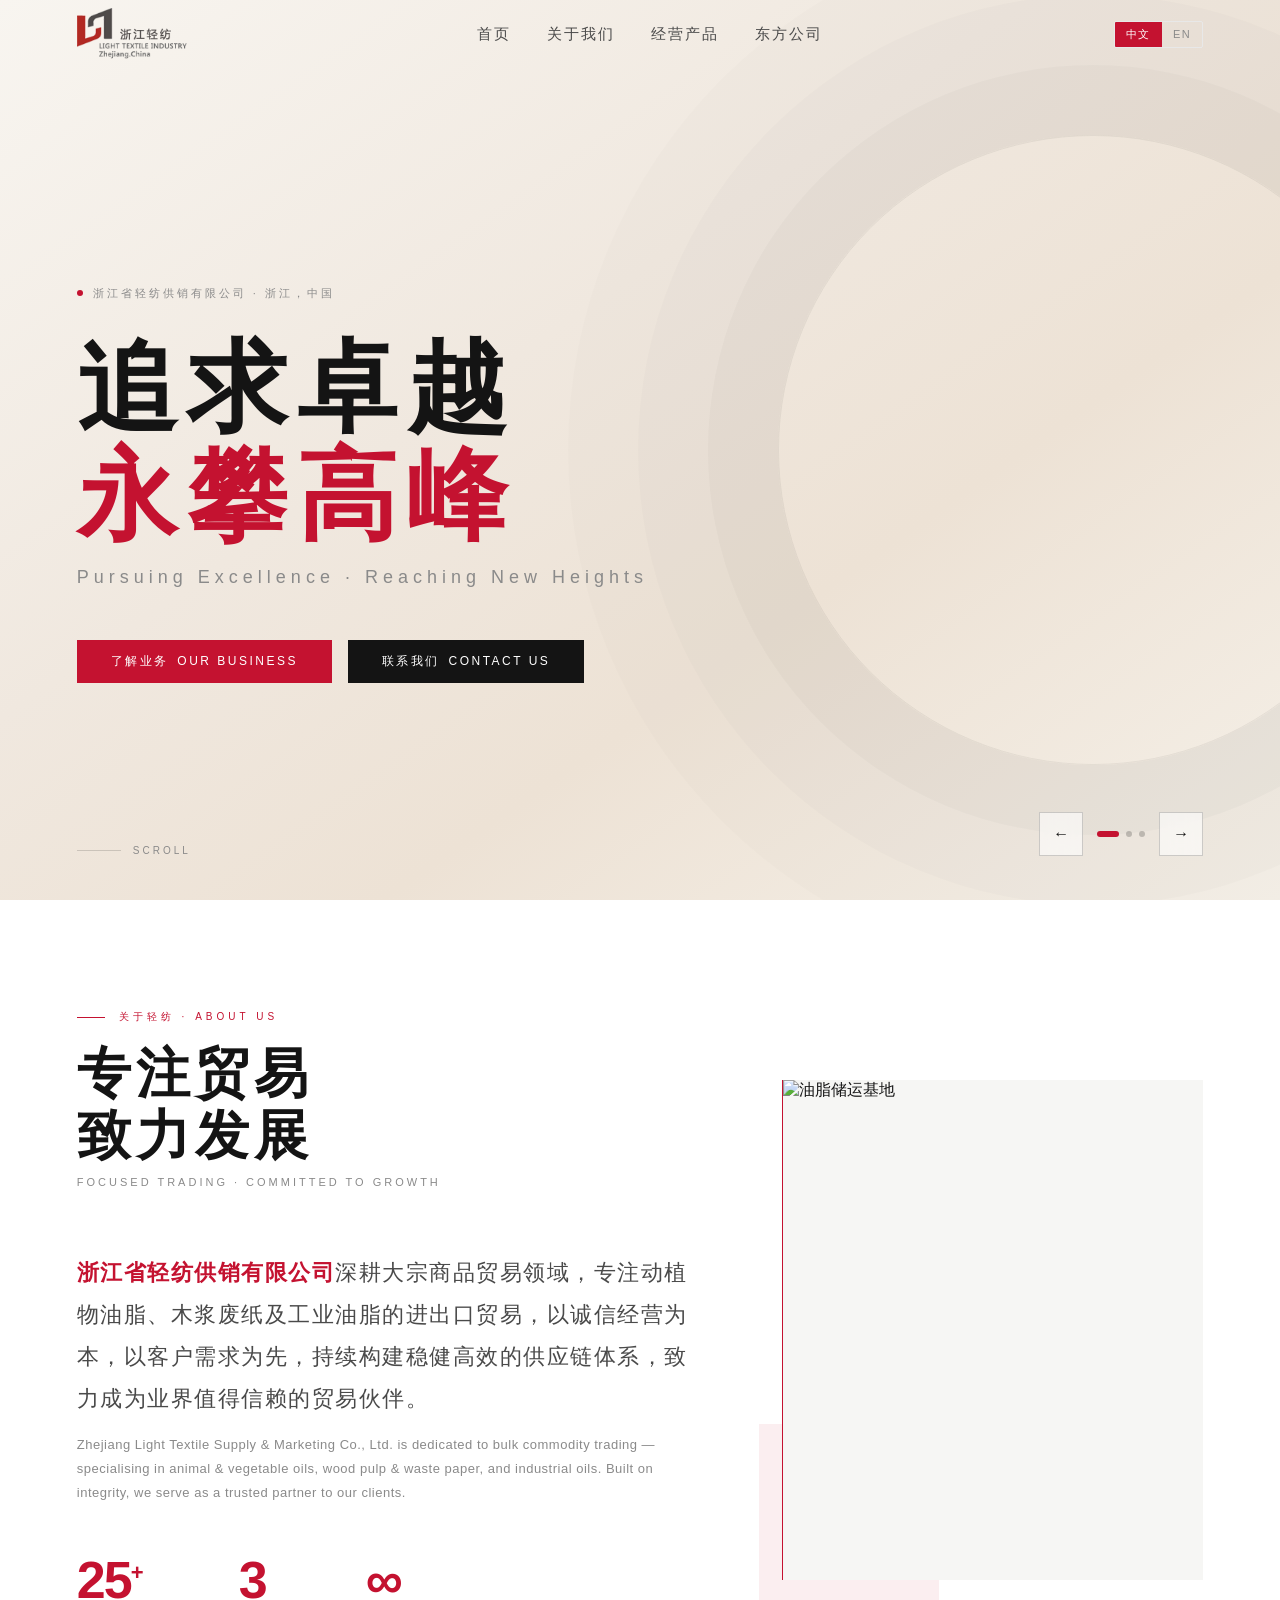
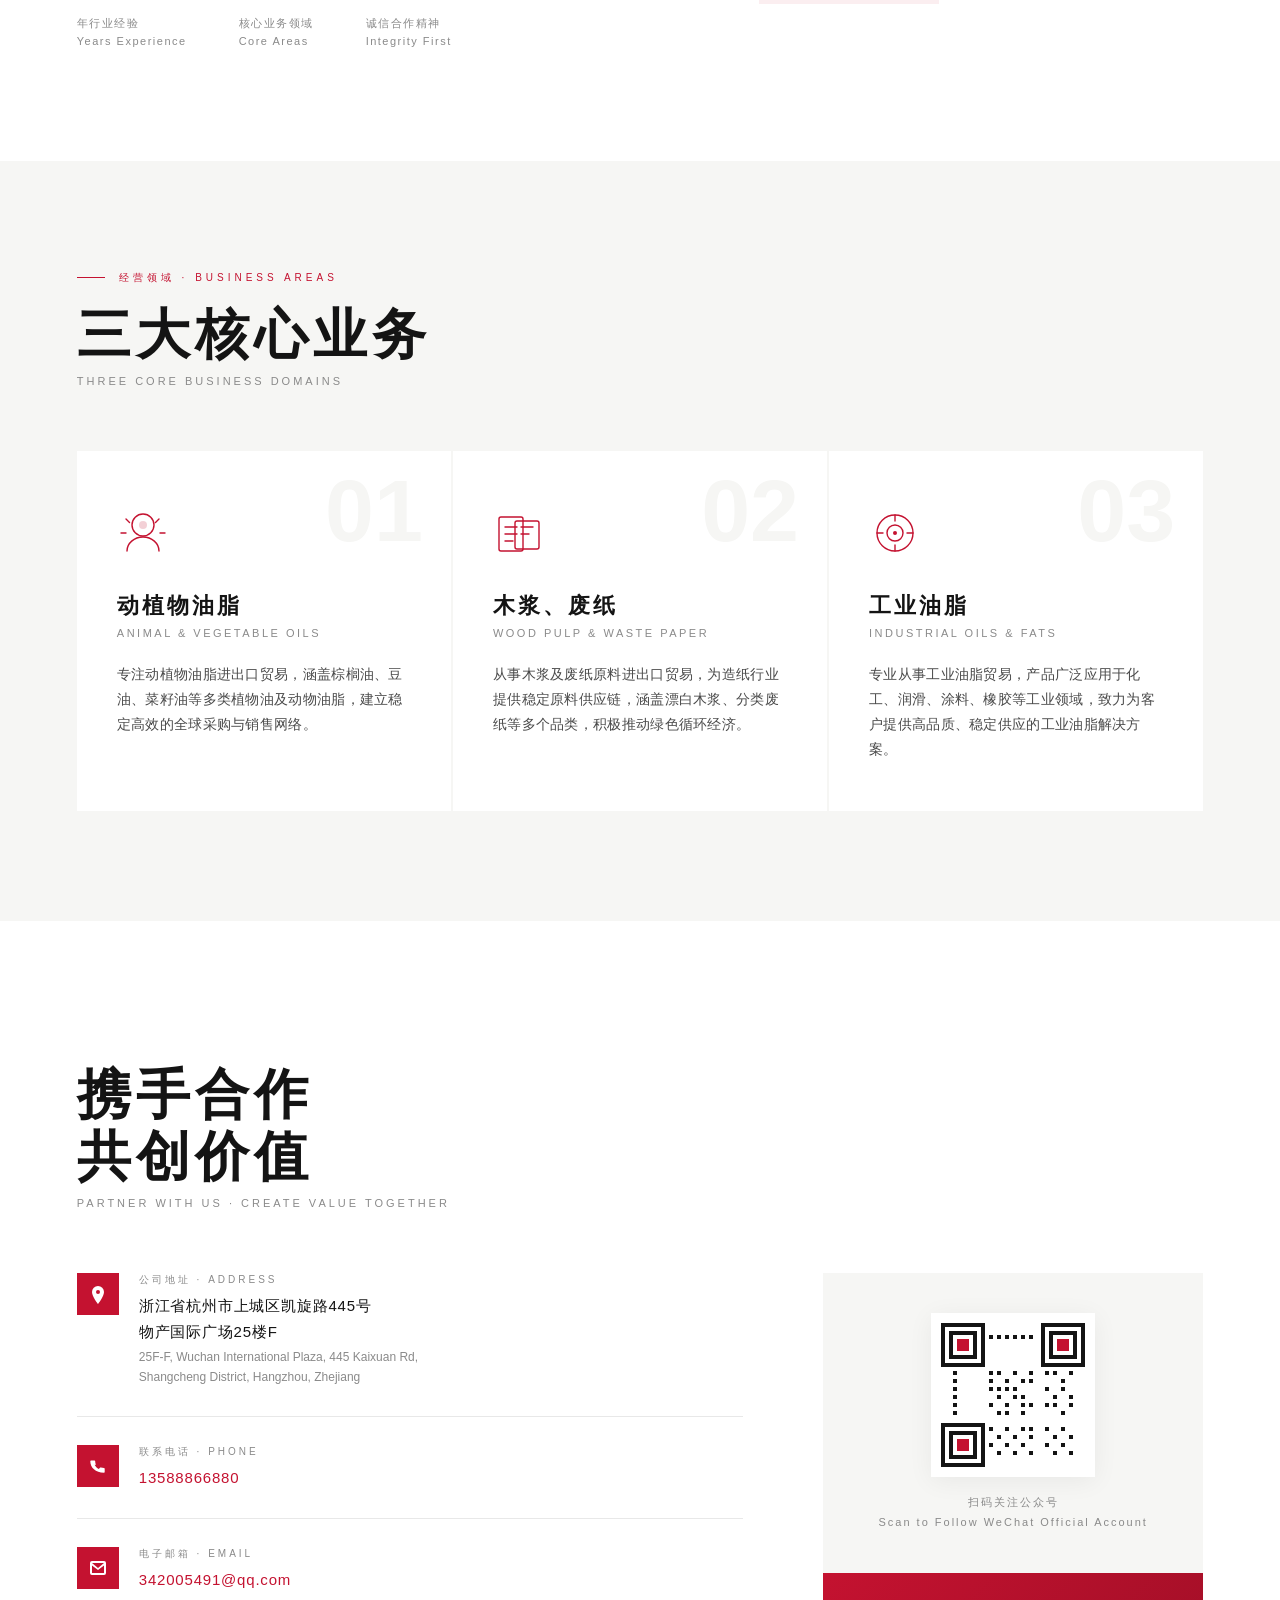
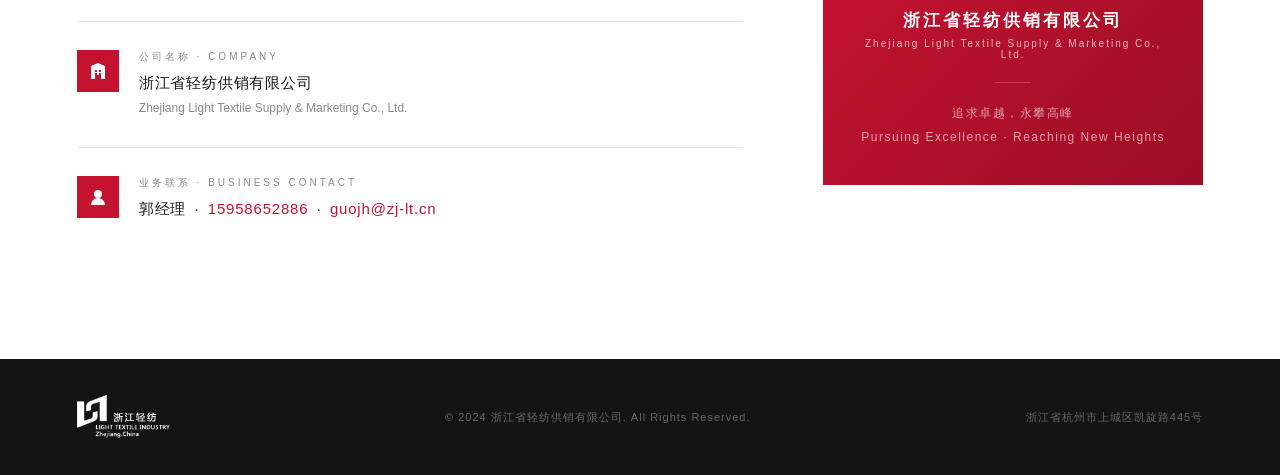
==== index.html @ ff99c3ca "Update contact sections and remove office photo - Add business contact (郭经理) to index.html contact s" ====
<!DOCTYPE html>
<html lang="zh-CN">
<head>
  <meta charset="UTF-8" />
  <meta name="viewport" content="width=device-width, initial-scale=1.0" />
  <title>浙江省轻纺供销有限公司 | ZJQF Supply & Marketing</title>
  <link rel="stylesheet" href="style.css" />
</head>
<body>

<!-- ════════════════════════════ NAV ════════════════════════════ -->
<nav id="nav">
  <a class="logo" href="#hero">
    <img class="logo-img" src="images/logo-2.png" alt="浙江轻纺 Light Textile Industry" />
  </a>

  <ul class="nav-links">
    <li><a href="#hero"     data-i18n="nav_home"></a></li>
    <li><a href="about.html" data-i18n="nav_about"></a></li>
    <li><a href="#business" data-i18n="nav_products"></a></li>
    <li><a href="#dongfang" data-i18n="nav_dongfang"></a></li>
  </ul>

  <div style="display:flex;align-items:center;gap:20px">
    <div class="lang-toggle">
      <button id="btn-cn" class="active" onclick="setLang('cn')">中文</button>
      <button id="btn-en"               onclick="setLang('en')">EN</button>
    </div>
    <div class="hamburger" id="ham" onclick="toggleMenu()">
      <span></span><span></span><span></span>
    </div>
  </div>
</nav>

<div class="mobile-menu" id="mobileMenu">
  <a href="#hero"     onclick="toggleMenu()" data-i18n="nav_home"></a>
  <a href="#about"    onclick="toggleMenu()" data-i18n="nav_about"></a>
  <a href="#business" onclick="toggleMenu()" data-i18n="nav_products"></a>
  <a href="#dongfang" onclick="toggleMenu()" data-i18n="nav_dongfang"></a>
</div>

<!-- ════════════════════════════ HERO ════════════════════════════ -->
<section class="hero" id="hero">

  <div class="slide slide-1 active"><div class="slide-art"></div></div>
  <div class="slide slide-2"><div class="slide-art"></div></div>
  <div class="slide slide-3"><div class="slide-art"></div></div>

  <div class="hero-overlay"></div>

  <div class="hero-content">
    <div class="hero-badge">
      <div class="hero-badge-dot"></div>
      <span class="hero-badge-text" data-i18n="hero_badge"></span>
    </div>

    <h1 class="hero-slogan" data-i18n="hero_slogan"></h1>
    <p  class="hero-sub"    data-i18n="hero_sub"></p>

    <div class="hero-btns">
      <a class="btn btn-red"   href="#business" data-i18n="hero_btn1"></a>
      <a class="btn btn-dark"  href="#contact"  data-i18n="hero_btn2"></a>
    </div>
  </div>

  <div class="scroll-cue">
    <div class="scroll-track"></div>
    <span data-i18n="scroll"></span>
  </div>

  <div class="hero-nav">
    <button class="h-arrow" id="prev">&#8592;</button>
    <div class="h-dots">
      <div class="h-dot on" data-i="0"></div>
      <div class="h-dot"    data-i="1"></div>
      <div class="h-dot"    data-i="2"></div>
    </div>
    <button class="h-arrow" id="next">&#8594;</button>
  </div>
</section>

<!-- ════════════════════════════ ABOUT ════════════════════════════ -->
<section class="section about" id="about">
  <div class="about-inner">
    <div class="about-text">
      <div class="tag rv"><span data-i18n="about_tag"></span></div>
      <h2 class="sec-title rv d1" data-i18n="about_title"></h2>
      <p  class="sec-en rv d1"   data-i18n="about_title_en"></p>

      <p class="about-lead rv d2" data-i18n="about_lead"></p>
      <p class="about-lead-en rv d2" data-i18n="about_lead_en"></p>

      <div class="stats rv d3">
        <div>
          <div class="stat-num">25<sup>+</sup></div>
          <div class="stat-lbl" data-i18n="stat1"></div>
        </div>
        <div>
          <div class="stat-num">3</div>
          <div class="stat-lbl" data-i18n="stat2"></div>
        </div>
        <div>
          <div class="stat-num">∞</div>
          <div class="stat-lbl" data-i18n="stat3"></div>
        </div>
      </div>
    </div>

    <div class="about-vis rv d2">
      <div class="about-line-v"></div>
      <div class="about-frame">
        <img src="images/oiltank.JPG" alt="油脂储运基地" style="width:100%;height:100%;object-fit:cover;display:block;" />
      </div>
      <div class="about-accent"></div>
    </div>
  </div>
</section>

<!-- ════════════════════════════ BUSINESS ════════════════════════════ -->
<section class="section business" id="business">
  <div class="tag rv"><span data-i18n="biz_tag"></span></div>
  <h2 class="sec-title rv d1" data-i18n="biz_title"></h2>
  <p  class="sec-en rv d1"   data-i18n="biz_title_en"></p>

  <div class="biz-grid">

    <div class="biz-card rv d1">
      <div class="biz-num">01</div>
      <svg class="biz-icon" viewBox="0 0 52 52" fill="none" xmlns="http://www.w3.org/2000/svg">
        <circle cx="26" cy="18" r="11" stroke="currentColor" stroke-width="1.4"/>
        <path d="M10 44c0-7.732 7.163-14 16-14s16 6.268 16 14" stroke="currentColor" stroke-width="1.4" stroke-linecap="round"/>
        <path d="M4 26h5M43 26h5M9 12l3.5 3.5M42 12l-3.5 3.5" stroke="currentColor" stroke-width="1.4" stroke-linecap="round"/>
        <circle cx="26" cy="18" r="4" fill="currentColor" opacity=".2"/>
      </svg>
      <h3 class="biz-cn" data-i18n="biz1_name"></h3>
      <p  class="biz-en" data-i18n="biz1_name_en"></p>
      <p  class="biz-desc" data-i18n="biz1_desc"></p>
    </div>

    <div class="biz-card rv d2">
      <div class="biz-num">02</div>
      <svg class="biz-icon" viewBox="0 0 52 52" fill="none" xmlns="http://www.w3.org/2000/svg">
        <rect x="6" y="10" width="24" height="34" rx="2" stroke="currentColor" stroke-width="1.4"/>
        <rect x="22" y="14" width="24" height="28" rx="2" stroke="currentColor" stroke-width="1.4"/>
        <path d="M12 20h12M12 27h12M12 34h8" stroke="currentColor" stroke-width="1.4" stroke-linecap="round"/>
        <path d="M28 20h12M28 27h8" stroke="currentColor" stroke-width="1.4" stroke-linecap="round"/>
      </svg>
      <h3 class="biz-cn" data-i18n="biz2_name"></h3>
      <p  class="biz-en" data-i18n="biz2_name_en"></p>
      <p  class="biz-desc" data-i18n="biz2_desc"></p>
    </div>

    <div class="biz-card rv d3">
      <div class="biz-num">03</div>
      <svg class="biz-icon" viewBox="0 0 52 52" fill="none" xmlns="http://www.w3.org/2000/svg">
        <circle cx="26" cy="26" r="18" stroke="currentColor" stroke-width="1.4"/>
        <circle cx="26" cy="26" r="8"  stroke="currentColor" stroke-width="1.4"/>
        <circle cx="26" cy="26" r="2"  fill="currentColor"/>
        <path d="M26 8v6M26 38v6M8 26h6M38 26h6" stroke="currentColor" stroke-width="1.4" stroke-linecap="round"/>
      </svg>
      <h3 class="biz-cn" data-i18n="biz3_name"></h3>
      <p  class="biz-en" data-i18n="biz3_name_en"></p>
      <p  class="biz-desc" data-i18n="biz3_desc"></p>
    </div>

  </div>
</section>

<!-- ════════════════════════════ CONTACT ════════════════════════════ -->
<section class="section contact" id="contact">
  <div class="tag rv"><span data-i18n="contact_tag"></span></div>
  <h2 class="sec-title rv d1" data-i18n="contact_title"></h2>
  <p  class="sec-en rv d1"   data-i18n="contact_title_en"></p>

  <div class="contact-inner">
    <div class="c-items">

      <div class="c-item rv d1">
        <div class="c-icon">
          <svg width="20" height="20" viewBox="0 0 20 20" fill="currentColor">
            <path d="M10 2a6 6 0 0 0-6 6c0 4.5 6 12 6 12s6-7.5 6-12a6 6 0 0 0-6-6Zm0 8a2 2 0 1 1 0-4 2 2 0 0 1 0 4Z"/>
          </svg>
        </div>
        <div>
          <p class="c-lbl"    data-i18n="c_addr_lbl"></p>
          <p class="c-val"    data-i18n="c_addr_val"></p>
          <p class="c-val-en" data-i18n="c_addr_en"></p>
        </div>
      </div>

      <div class="c-item rv d2">
        <div class="c-icon">
          <svg width="20" height="20" viewBox="0 0 20 20" fill="currentColor">
            <path d="M6.6 8.8c.9 1.8 2.4 3.3 4.2 4.2l1.4-1.4c.2-.2.5-.3.7-.1 1 .3 2.1.5 3.1.5.4 0 .7.3.7.7V16c0 .4-.3.7-.7.7C7.5 16.7 2.3 11.5 2.3 5.2 2.3 4.8 2.6 4.5 3 4.5h3.5c.4 0 .7.3.7.7 0 1.1.2 2.1.5 3.1.1.2 0 .5-.1.7L6.6 8.8Z"/>
          </svg>
        </div>
        <div>
          <p class="c-lbl" data-i18n="c_tel_lbl"></p>
          <p class="c-val"><a href="tel:13588866880">13588866880</a></p>
        </div>
      </div>

      <div class="c-item rv d3">
        <div class="c-icon">
          <svg width="20" height="20" viewBox="0 0 20 20" fill="currentColor">
            <path d="M2 5a2 2 0 0 1 2-2h12a2 2 0 0 1 2 2v10a2 2 0 0 1-2 2H4a2 2 0 0 1-2-2V5Zm2 0 6 5 6-5H4Zm0 2.5V15h12V7.5L10 12 4 7.5Z"/>
          </svg>
        </div>
        <div>
          <p class="c-lbl" data-i18n="c_email_lbl"></p>
          <p class="c-val"><a href="mailto:342005491@qq.com">342005491@qq.com</a></p>
        </div>
      </div>

      <div class="c-item rv d4">
        <div class="c-icon">
          <svg width="20" height="20" viewBox="0 0 20 20" fill="currentColor">
            <path d="M3 18V5l7-3 7 3v13h-4v-4H7v4H3Zm4-7h2V9H7v2Zm4 0h2V9h-2v2Zm-4 3h2v-2H7v2Zm4 0h2v-2h-2v2Z"/>
          </svg>
        </div>
        <div>
          <p class="c-lbl"    data-i18n="c_company_lbl"></p>
          <p class="c-val"    data-i18n="c_company_val"></p>
          <p class="c-val-en" data-i18n="c_company_en"></p>
        </div>
      </div>

      <div class="c-item rv d1" style="border-bottom:none">
        <div class="c-icon">
          <svg width="20" height="20" viewBox="0 0 20 20" fill="currentColor">
            <path d="M10 11a4 4 0 1 0 0-8 4 4 0 0 0 0 8Zm-7 7a7 7 0 0 1 14 0H3Z"/>
          </svg>
        </div>
        <div>
          <p class="c-lbl" data-i18n="c_biz_contact_lbl"></p>
          <p class="c-val"><span data-i18n="c_biz_contact_name"></span>&ensp;·&ensp;<a href="tel:15958652886">15958652886</a>&ensp;·&ensp;<a href="mailto:guojh@zj-lt.cn">guojh@zj-lt.cn</a></p>
        </div>
      </div>

    </div>

    <div class="c-right rv d2">
      <div class="qr-box">
        <div class="qr-wrap">
          <!--
            替换为真实公众号二维码：
            <img src="qr.png" width="144" height="144" />
          -->
          <svg width="144" height="144" viewBox="0 0 144 144" xmlns="http://www.w3.org/2000/svg">
            <rect x="0"   y="0"   width="44" height="44" fill="#141414"/>
            <rect x="4"   y="4"   width="36" height="36" fill="#fff"/>
            <rect x="8"   y="8"   width="28" height="28" fill="#141414"/>
            <rect x="12"  y="12"  width="20" height="20" fill="#fff"/>
            <rect x="16"  y="16"  width="12" height="12" fill="#C41230"/>
            <rect x="100" y="0"   width="44" height="44" fill="#141414"/>
            <rect x="104" y="4"   width="36" height="36" fill="#fff"/>
            <rect x="108" y="8"   width="28" height="28" fill="#141414"/>
            <rect x="112" y="12"  width="20" height="20" fill="#fff"/>
            <rect x="116" y="16"  width="12" height="12" fill="#C41230"/>
            <rect x="0"   y="100" width="44" height="44" fill="#141414"/>
            <rect x="4"   y="104" width="36" height="36" fill="#fff"/>
            <rect x="8"   y="108" width="28" height="28" fill="#141414"/>
            <rect x="12"  y="112" width="20" height="20" fill="#fff"/>
            <rect x="16"  y="116" width="12" height="12" fill="#C41230"/>
            <rect x="48" y="12" width="4" height="4" fill="#141414"/>
            <rect x="56" y="12" width="4" height="4" fill="#141414"/>
            <rect x="64" y="12" width="4" height="4" fill="#141414"/>
            <rect x="72" y="12" width="4" height="4" fill="#141414"/>
            <rect x="80" y="12" width="4" height="4" fill="#141414"/>
            <rect x="88" y="12" width="4" height="4" fill="#141414"/>
            <rect x="12" y="48" width="4" height="4" fill="#141414"/>
            <rect x="12" y="56" width="4" height="4" fill="#141414"/>
            <rect x="12" y="64" width="4" height="4" fill="#141414"/>
            <rect x="12" y="72" width="4" height="4" fill="#141414"/>
            <rect x="12" y="80" width="4" height="4" fill="#141414"/>
            <rect x="12" y="88" width="4" height="4" fill="#141414"/>
            <rect x="48" y="48" width="4" height="4" fill="#141414"/>
            <rect x="56" y="48" width="4" height="4" fill="#141414"/>
            <rect x="72" y="48" width="4" height="4" fill="#141414"/>
            <rect x="88" y="48" width="4" height="4" fill="#141414"/>
            <rect x="48" y="56" width="4" height="4" fill="#141414"/>
            <rect x="64" y="56" width="4" height="4" fill="#141414"/>
            <rect x="80" y="56" width="4" height="4" fill="#141414"/>
            <rect x="88" y="56" width="4" height="4" fill="#141414"/>
            <rect x="48" y="64" width="4" height="4" fill="#141414"/>
            <rect x="56" y="64" width="4" height="4" fill="#141414"/>
            <rect x="64" y="64" width="4" height="4" fill="#141414"/>
            <rect x="72" y="64" width="4" height="4" fill="#141414"/>
            <rect x="56" y="72" width="4" height="4" fill="#141414"/>
            <rect x="72" y="72" width="4" height="4" fill="#141414"/>
            <rect x="80" y="72" width="4" height="4" fill="#141414"/>
            <rect x="48" y="80" width="4" height="4" fill="#141414"/>
            <rect x="64" y="80" width="4" height="4" fill="#141414"/>
            <rect x="80" y="80" width="4" height="4" fill="#141414"/>
            <rect x="88" y="80" width="4" height="4" fill="#141414"/>
            <rect x="56" y="88" width="4" height="4" fill="#141414"/>
            <rect x="64" y="88" width="4" height="4" fill="#141414"/>
            <rect x="80" y="88" width="4" height="4" fill="#141414"/>
            <rect x="104" y="48" width="4" height="4" fill="#141414"/>
            <rect x="112" y="48" width="4" height="4" fill="#141414"/>
            <rect x="120" y="56" width="4" height="4" fill="#141414"/>
            <rect x="128" y="48" width="4" height="4" fill="#141414"/>
            <rect x="104" y="64" width="4" height="4" fill="#141414"/>
            <rect x="120" y="64" width="4" height="4" fill="#141414"/>
            <rect x="112" y="72" width="4" height="4" fill="#141414"/>
            <rect x="128" y="72" width="4" height="4" fill="#141414"/>
            <rect x="104" y="80" width="4" height="4" fill="#141414"/>
            <rect x="112" y="80" width="4" height="4" fill="#141414"/>
            <rect x="128" y="80" width="4" height="4" fill="#141414"/>
            <rect x="120" y="88" width="4" height="4" fill="#141414"/>
            <rect x="48"  y="104" width="4" height="4" fill="#141414"/>
            <rect x="64"  y="104" width="4" height="4" fill="#141414"/>
            <rect x="80"  y="104" width="4" height="4" fill="#141414"/>
            <rect x="88"  y="104" width="4" height="4" fill="#141414"/>
            <rect x="56"  y="112" width="4" height="4" fill="#141414"/>
            <rect x="72"  y="112" width="4" height="4" fill="#141414"/>
            <rect x="88"  y="112" width="4" height="4" fill="#141414"/>
            <rect x="48"  y="120" width="4" height="4" fill="#141414"/>
            <rect x="64"  y="120" width="4" height="4" fill="#141414"/>
            <rect x="80"  y="120" width="4" height="4" fill="#141414"/>
            <rect x="56"  y="128" width="4" height="4" fill="#141414"/>
            <rect x="72"  y="128" width="4" height="4" fill="#141414"/>
            <rect x="88"  y="128" width="4" height="4" fill="#141414"/>
            <rect x="104" y="104" width="4" height="4" fill="#141414"/>
            <rect x="120" y="104" width="4" height="4" fill="#141414"/>
            <rect x="112" y="112" width="4" height="4" fill="#141414"/>
            <rect x="128" y="112" width="4" height="4" fill="#141414"/>
            <rect x="104" y="120" width="4" height="4" fill="#141414"/>
            <rect x="120" y="120" width="4" height="4" fill="#141414"/>
            <rect x="112" y="128" width="4" height="4" fill="#141414"/>
            <rect x="128" y="128" width="4" height="4" fill="#141414"/>
          </svg>
        </div>
        <p class="qr-lbl" data-i18n="qr_lbl"></p>
      </div>

      <div class="brand-band">
        <h3 data-i18n="brand_name"></h3>
        <p  data-i18n="brand_name_en"></p>
        <hr/>
        <cite data-i18n="brand_slogan"></cite>
      </div>
    </div>
  </div>
</section>

<!-- ════════════════════════════ FOOTER ════════════════════════════ -->
<footer>
  <div class="f-logo"><img src="images/logo-2.png" alt="浙江轻纺" style="height:44px;width:auto;filter:brightness(0) invert(1);display:block;" /></div>
  <div class="f-copy" data-i18n="footer_copy"></div>
  <div class="f-addr" data-i18n="footer_addr"></div>
</footer>

<script src="main.js"></script>
</body>
</html>
---- style.css ----
/* ─── Reset & Variables ──────────────────────────────────────────── */
*, *::before, *::after { box-sizing: border-box; margin: 0; padding: 0; }

:root {
  --red:        #C41230;
  --red-dark:   #9B0E25;
  --red-light:  #E8183A;
  --ink:        #141414;
  --gray:       #4A4A4A;
  --muted:      #8A8A8A;
  --line:       #E8E8E8;
  --bg:         #F6F6F4;
  --white:      #FFFFFF;
  --font:       'PingFang SC','Noto Sans SC','Microsoft YaHei',sans-serif;
  --ease:       cubic-bezier(.25,.46,.45,.94);
}

html { scroll-behavior: smooth; }

body {
  font-family: var(--font);
  color: var(--ink);
  background: var(--white);
  overflow-x: hidden;
}

/* ─── Scrollbar ──────────────────────────────────────────────────── */
::-webkit-scrollbar { width: 4px; }
::-webkit-scrollbar-track { background: transparent; }
::-webkit-scrollbar-thumb { background: var(--red); border-radius: 2px; }

/* ─── Nav ────────────────────────────────────────────────────────── */
nav {
  position: fixed;
  inset: 0 0 auto;
  z-index: 900;
  height: 68px;
  padding: 0 6%;
  display: flex;
  align-items: center;
  justify-content: space-between;
  transition: background .4s var(--ease), box-shadow .4s var(--ease);
}
nav.solid {
  background: rgba(255,255,255,.96);
  backdrop-filter: blur(24px);
  box-shadow: 0 1px 0 var(--line);
}

.logo {
  display: flex;
  align-items: center;
  text-decoration: none;
  flex-shrink: 0;
}
.logo-img {
  height: 52px;
  width: auto;
  display: block;
  filter: none;
}

/* ── Language toggle ── */
.lang-toggle {
  display: flex;
  align-items: center;
  gap: 0;
  border: 1px solid var(--line);
  border-radius: 2px;
  overflow: hidden;
  flex-shrink: 0;
}
.lang-toggle button {
  padding: 5px 11px;
  font-family: var(--font);
  font-size: 11px; letter-spacing: 1.5px;
  background: transparent;
  border: none;
  cursor: pointer;
  color: var(--muted);
  transition: all .3s var(--ease);
}
.lang-toggle button.active {
  background: var(--red);
  color: #fff;
}
nav.solid .lang-toggle button.active {
  color: #fff;
}

.nav-links {
  display: flex; gap: 36px; list-style: none;
}
.nav-links a {
  font-size: 15px; letter-spacing: 2px;
  color: var(--gray);
  text-decoration: none;
  position: relative; padding-bottom: 3px;
  transition: color .3s;
}
.nav-links a::after {
  content: '';
  position: absolute; bottom: 0; left: 0;
  width: 0; height: 1px;
  background: var(--red);
  transition: width .35s var(--ease);
}
.nav-links a:hover::after { width: 100%; }
.nav-links a:hover { color: var(--red) !important; }

/* hamburger */
.hamburger {
  display: none; flex-direction: column; gap: 5px;
  cursor: pointer; padding: 4px;
}
.hamburger span {
  width: 24px; height: 1.5px;
  background: var(--ink);
  transition: all .3s var(--ease);
}

.mobile-menu {
  display: none; position: fixed;
  inset: 68px 0 0;
  background: rgba(255,255,255,.97);
  backdrop-filter: blur(24px);
  z-index: 800;
  flex-direction: column;
  align-items: center;
  justify-content: center;
  gap: 40px;
  opacity: 0;
  pointer-events: none;
  transition: opacity .3s var(--ease);
}
.mobile-menu.open { opacity: 1; pointer-events: all; }
.mobile-menu a {
  font-size: 20px; letter-spacing: 4px;
  color: var(--ink); text-decoration: none;
  font-weight: 300;
  transition: color .3s;
}
.mobile-menu a:hover { color: var(--red); }

/* ─── Hero ───────────────────────────────────────────────────────── */
.hero {
  position: relative;
  height: 100svh; min-height: 600px;
  overflow: hidden;
}

/* slides */
.slide {
  position: absolute; inset: 0;
  opacity: 0;
  transform: scale(1.06);
  transition: opacity 1.4s var(--ease), transform 1.4s var(--ease);
}
.slide.active { opacity: 1; transform: scale(1); }

.slide-1 { background: linear-gradient(145deg,#f8f5f0 0%,#f0e8df 40%,#ede2d5 65%,#f5f0e8 100%); }
.slide-2 {
  background-image: url('images/hero2.jpg');
  background-size: cover;
  background-position: center;
}
.slide-3 { background: linear-gradient(145deg,#f4f7fb 0%,#e8eef8 40%,#dce8f5 65%,#d8e6f2 100%); }

.slide-art {
  position: absolute; inset: 0;
  overflow: hidden;
}

/* slide 1 – geometric rings */
.slide-1 .slide-art::before {
  content: '';
  position: absolute;
  right: -10%; top: 50%; transform: translateY(-50%);
  width: 70vh; height: 70vh;
  border-radius: 50%;
  border: 1px solid rgba(0,0,0,.06);
  box-shadow:
    0 0 0 70px rgba(0,0,0,.025),
    0 0 0 140px rgba(0,0,0,.015),
    0 0 0 210px rgba(0,0,0,.01);
}

/* slide 2 – photo, no overlay */
.slide-2 .slide-art { display: none; }

/* slide 3 – radial rings from bottom-left */
.slide-3 .slide-art::before {
  content: '';
  position: absolute;
  left: -5%; bottom: -10%;
  width: 80vh; height: 80vh;
  border-radius: 50%;
  border: 1px solid rgba(0,0,0,.06);
  box-shadow:
    0 0 0 60px  rgba(0,0,0,.03),
    0 0 0 120px rgba(0,0,0,.02),
    0 0 0 190px rgba(0,0,0,.015),
    0 0 0 260px rgba(0,0,0,.01);
}

.hero-overlay { display: none; }

/* content */
.hero-content {
  position: relative; z-index: 10;
  height: 100%;
  display: flex; flex-direction: column;
  justify-content: center;
  padding: 0 6%;
  padding-top: 68px;
}

.hero-badge {
  display: inline-flex; align-items: center; gap: 10px;
  margin-bottom: 32px;
  opacity: 0; animation: fadeUp .9s var(--ease) .3s forwards;
}
.hero-badge-dot {
  width: 6px; height: 6px; border-radius: 50%;
  background: var(--red);
  animation: pulse 2s ease infinite;
}
@keyframes pulse {
  0%,100% { opacity: 1; transform: scale(1); }
  50%      { opacity: .5; transform: scale(1.4); }
}
.hero-badge-text {
  font-size: 11px; letter-spacing: 3px;
  color: var(--muted);
  text-transform: uppercase;
}

.hero-slogan {
  font-size: clamp(50px,8vw,100px);
  font-weight: 700;
  color: var(--ink);
  letter-spacing: 10px;
  line-height: 1.08;
  margin-bottom: 18px;
  opacity: 0; animation: fadeUp .9s var(--ease) .5s forwards;
}
.hero-slogan em {
  font-style: normal;
  color: var(--red);
}

.hero-sub {
  font-size: clamp(13px,1.6vw,18px);
  color: var(--muted);
  letter-spacing: 5px;
  font-weight: 300;
  margin-bottom: 52px;
  opacity: 0; animation: fadeUp .9s var(--ease) .7s forwards;
}

.hero-btns {
  display: flex; gap: 16px; flex-wrap: wrap;
  opacity: 0; animation: fadeUp .9s var(--ease) .9s forwards;
}

.btn {
  padding: 13px 34px;
  font-family: var(--font);
  font-size: 12px; letter-spacing: 2.5px;
  cursor: pointer; border: none;
  transition: all .3s var(--ease);
  text-decoration: none;
  display: inline-block;
}
.btn-red {
  background: var(--red); color: #fff;
}
.btn-red:hover {
  background: var(--red-dark);
  transform: translateY(-2px);
  box-shadow: 0 12px 32px rgba(196,18,48,.35);
}
.btn-ghost {
  background: transparent; color: var(--ink);
  border: 1px solid rgba(0,0,0,.2);
}
.btn-ghost:hover {
  border-color: var(--ink);
  background: rgba(0,0,0,.05);
}
.btn-dark {
  background: var(--ink); color: #fff;
}
.btn-dark:hover {
  background: #2a2a2a;
  transform: translateY(-2px);
  box-shadow: 0 12px 32px rgba(0,0,0,.2);
}

/* hero controls */
.hero-nav {
  position: absolute; z-index: 20;
  bottom: 44px; right: 6%;
  display: flex; align-items: center; gap: 14px;
}
.h-arrow {
  width: 44px; height: 44px;
  border: 1px solid rgba(0,0,0,.18);
  background: rgba(255,255,255,.6);
  backdrop-filter: blur(8px);
  color: var(--ink); cursor: pointer;
  display: grid; place-items: center;
  font-size: 16px;
  transition: all .3s var(--ease);
}
.h-arrow:hover { background: var(--red); border-color: var(--red); color: #fff; }

.h-dots { display: flex; gap: 7px; }
.h-dot {
  width: 6px; height: 6px; border-radius: 3px;
  background: rgba(0,0,0,.2);
  cursor: pointer;
  transition: all .4s var(--ease);
}
.h-dot.on { width: 22px; background: var(--red); }

/* scroll cue */
.scroll-cue {
  position: absolute; z-index: 20;
  bottom: 44px; left: 6%;
  display: flex; align-items: center; gap: 12px;
  color: var(--muted);
  font-size: 10px; letter-spacing: 3px;
  text-transform: uppercase;
}
.scroll-track {
  width: 44px; height: 1px;
  background: rgba(0,0,0,.15);
  overflow: hidden; position: relative;
}
.scroll-track::after {
  content: '';
  position: absolute; top: 0; left: -100%; width: 100%; height: 100%;
  background: var(--red);
  animation: track 2.2s ease infinite;
}
@keyframes track { to { left: 100%; } }

/* ─── Section base ───────────────────────────────────────────────── */
.section { padding: 110px 6%; }

.tag {
  display: flex; align-items: center; gap: 14px;
  margin-bottom: 18px;
}
.tag::before {
  content: ''; width: 28px; height: 1px; background: var(--red);
}
.tag span {
  font-size: 10px; letter-spacing: 4px;
  color: var(--red); text-transform: uppercase;
}

.sec-title {
  font-size: clamp(30px,4.5vw,54px);
  font-weight: 700;
  letter-spacing: 5px;
  line-height: 1.15;
  margin-bottom: 10px;
}
.sec-en {
  font-size: 11px; letter-spacing: 3px;
  color: var(--muted); text-transform: uppercase;
  font-weight: 300; margin-bottom: 64px;
}

/* ─── About ──────────────────────────────────────────────────────── */
.about { background: var(--white); }
.about-inner {
  display: grid;
  grid-template-columns: 1fr 420px;
  gap: 80px;
  align-items: center;
}

.about-lead {
  font-size: clamp(17px,2vw,22px);
  line-height: 1.9; letter-spacing: 1.5px;
  color: var(--gray); font-weight: 300;
  margin-bottom: 14px;
}
.about-lead strong { color: var(--red); font-weight: 700; }

.about-lead-en {
  font-size: 13px; line-height: 1.85;
  letter-spacing: .5px; color: var(--muted);
  font-weight: 300; margin-bottom: 48px;
}

.stats {
  display: flex; gap: 52px;
}
.stat-num {
  font-size: 52px; font-weight: 700;
  color: var(--red); line-height: 1;
  letter-spacing: -2px;
}
.stat-num sup { font-size: 22px; letter-spacing: 0; }
.stat-lbl {
  margin-top: 8px; font-size: 11px;
  color: var(--muted); letter-spacing: 1.5px;
  line-height: 1.7;
}

/* about visual */
.about-vis {
  position: relative;
  height: 500px;
}
.about-frame {
  position: absolute;
  inset: 0;
  background: var(--bg);
  overflow: hidden;
}
.about-frame svg { width: 100%; height: 100%; }

.about-accent {
  position: absolute;
  bottom: -24px; left: -24px;
  width: 180px; height: 180px;
  background: var(--red);
  opacity: .07;
  z-index: -1;
}
.about-line-v {
  position: absolute;
  top: 0; left: -1px;
  width: 3px; height: 100%;
  background: var(--red);
}

/* ─── Business ───────────────────────────────────────────────────── */
.business { background: var(--bg); }

.biz-grid {
  display: grid;
  grid-template-columns: repeat(3,1fr);
  gap: 2px;
}

.biz-card {
  background: var(--white);
  padding: 56px 40px 48px;
  position: relative; overflow: hidden;
  transition: transform .5s var(--ease), box-shadow .5s var(--ease);
  cursor: default;
}
.biz-card:hover {
  transform: translateY(-10px);
  box-shadow: 0 32px 64px rgba(0,0,0,.07);
  z-index: 5;
}
.biz-card::after {
  content: '';
  position: absolute; bottom: 0; left: 0;
  width: 100%; height: 3px;
  background: var(--red);
  transform: scaleX(0);
  transform-origin: left;
  transition: transform .45s var(--ease);
}
.biz-card:hover::after { transform: scaleX(1); }

.biz-num {
  position: absolute; top: 16px; right: 28px;
  font-size: 88px; font-weight: 700;
  color: var(--bg); line-height: 1;
  transition: color .4s;
  user-select: none;
}
.biz-card:hover .biz-num { color: rgba(196,18,48,.05); }

.biz-icon {
  width: 52px; height: 52px;
  color: var(--red); margin-bottom: 28px;
}

.biz-cn {
  font-size: 22px; font-weight: 700;
  letter-spacing: 3px; margin-bottom: 6px;
}
.biz-en {
  font-size: 11px; letter-spacing: 2.5px;
  color: var(--muted); text-transform: uppercase;
  margin-bottom: 24px;
}
.biz-desc {
  font-size: 13.5px; color: var(--gray);
  line-height: 1.85; letter-spacing: .3px;
}
.biz-desc em {
  display: block;
  font-style: normal; color: var(--muted);
  font-size: 12px; line-height: 1.8;
  margin-top: 14px; padding-top: 14px;
  border-top: 1px solid var(--line);
}

/* ─── Contact ────────────────────────────────────────────────────── */
.contact { background: var(--white); }

.contact-inner {
  display: grid;
  grid-template-columns: 1fr 380px;
  gap: 80px;
  align-items: start;
}

.c-items { display: flex; flex-direction: column; gap: 0; }

.c-item {
  display: flex; gap: 20px; align-items: flex-start;
  padding: 28px 0;
  border-bottom: 1px solid var(--line);
}
.c-item:first-child { padding-top: 0; }

.c-icon {
  width: 42px; height: 42px;
  background: var(--red);
  display: grid; place-items: center;
  color: #fff; flex-shrink: 0;
}
.c-lbl {
  font-size: 10px; letter-spacing: 3px;
  color: var(--muted); text-transform: uppercase;
  margin-bottom: 6px;
}
.c-val {
  font-size: 15px; color: var(--ink);
  letter-spacing: .8px; line-height: 1.7;
}
.c-val-en {
  font-size: 12px; color: var(--muted);
  line-height: 1.7; margin-top: 3px;
}
.c-val a { color: var(--red); text-decoration: none; }

/* right panel */
.c-right { display: flex; flex-direction: column; gap: 0; }

.qr-box {
  background: var(--bg);
  padding: 40px 32px;
  display: flex; flex-direction: column; align-items: center;
  gap: 16px;
}
.qr-wrap {
  width: 164px; height: 164px;
  background: #fff;
  padding: 10px;
  box-shadow: 0 4px 24px rgba(0,0,0,.06);
}
.qr-lbl {
  font-size: 11px; letter-spacing: 2px;
  color: var(--muted); text-align: center;
  line-height: 1.8;
}

.brand-band {
  background: linear-gradient(135deg,var(--red),var(--red-dark));
  padding: 36px 32px;
  text-align: center; color: #fff;
}
.brand-band h3 {
  font-size: 17px; font-weight: 700;
  letter-spacing: 3px; margin-bottom: 6px;
}
.brand-band p {
  font-size: 10px; letter-spacing: 2px;
  opacity: .7; margin-bottom: 22px;
}
.brand-band hr {
  border: none;
  border-top: 1px solid rgba(255,255,255,.2);
  margin: 0 auto 18px;
  width: 36px;
}
.brand-band cite {
  font-style: normal; font-size: 12px;
  opacity: .6; letter-spacing: 1.5px;
  line-height: 2;
}

/* ─── Footer ─────────────────────────────────────────────────────── */
footer {
  background: var(--ink);
  padding: 36px 6%;
  display: flex; align-items: center;
  justify-content: space-between;
  flex-wrap: wrap; gap: 16px;
}
.f-logo { color: #fff; font-size: 13px; font-weight: 600; letter-spacing: 2px; }
.f-copy { font-size: 11px; color: rgba(255,255,255,.35); letter-spacing: 1px; }
.f-addr { font-size: 11px; color: rgba(255,255,255,.35); letter-spacing: 1px; }

/* ─── Reveal ─────────────────────────────────────────────────────── */
.rv {
  opacity: 0;
  transform: translateY(36px);
  transition: opacity .85s var(--ease), transform .85s var(--ease);
}
.rv.in { opacity: 1; transform: translateY(0); }
.rv.d1 { transition-delay: .1s; }
.rv.d2 { transition-delay: .2s; }
.rv.d3 { transition-delay: .3s; }
.rv.d4 { transition-delay: .4s; }

@keyframes fadeUp {
  from { opacity: 0; transform: translateY(28px); }
  to   { opacity: 1; transform: translateY(0); }
}

/* ─── Responsive ─────────────────────────────────────────────────── */
@media (max-width: 900px) {
  .nav-links { display: none; }
  .hamburger { display: flex; }
  .mobile-menu { display: flex; }

  .about-inner { grid-template-columns: 1fr; }
  .about-vis { height: 320px; order: -1; }

  .biz-grid { grid-template-columns: 1fr; }

  .contact-inner { grid-template-columns: 1fr; }

  footer { flex-direction: column; text-align: center; }
}

@media (max-width: 600px) {
  .section { padding: 80px 5%; }
  .stats { gap: 28px; }
  .hero-slogan { letter-spacing: 6px; }
}
/* ─── Page Banner ────────────────────────────────────────────────── */
.page-banner {
  background: linear-gradient(135deg, #f8f5f0 0%, #f0e8df 100%);
  padding: 110px 6% 56px;
  position: relative;
  overflow: hidden;
  border-bottom: 1px solid var(--line);
}
.page-banner::after {
  content: '';
  position: absolute;
  right: 6%; top: 50%; transform: translateY(-50%);
  width: 320px; height: 320px;
  border-radius: 50%;
  border: 1px solid rgba(0,0,0,.05);
  box-shadow:
    0 0 0 60px  rgba(0,0,0,.025),
    0 0 0 120px rgba(0,0,0,.015);
}
.breadcrumb {
  display: flex; align-items: center; gap: 8px;
  font-size: 12px; letter-spacing: 1.5px;
  color: var(--muted);
  margin-bottom: 22px;
}
.breadcrumb a {
  color: var(--muted); text-decoration: none;
  transition: color .3s;
}
.breadcrumb a:hover { color: var(--red); }
.breadcrumb span { color: var(--line); }
.red-bar {
  width: 36px; height: 3px;
  background: var(--red);
  margin-bottom: 20px;
}
.page-banner h1 {
  font-size: clamp(28px,4vw,48px);
  font-weight: 700; color: var(--ink);
  letter-spacing: 6px;
  position: relative; z-index: 1;
}
.page-banner > p {
  font-size: 12px; letter-spacing: 3px;
  color: var(--muted);
  margin-top: 8px; text-transform: uppercase;
  position: relative; z-index: 1;
}

/* ─── Section wrapper ────────────────────────────────────────────── */
.a-section {
  padding: 88px 6%;
  background: var(--white);
}
.a-section-alt {
  background: var(--bg);
}
.a-section-inner {
  max-width: 1100px;
  margin: 0 auto;
}

/* Section heading */
.a-head { margin-bottom: 48px; }
.a-tag {
  display: flex; align-items: center; gap: 14px;
  margin-bottom: 8px;
}
.a-tag::before {
  content: ''; width: 28px; height: 1px; background: var(--red);
}
.a-tag span {
  font-size: 22px; font-weight: 700;
  letter-spacing: 4px; color: var(--ink);
}
.a-tag-en {
  font-size: 11px; letter-spacing: 3px;
  color: var(--muted); text-transform: uppercase;
  padding-left: 42px;
}

/* ─── Intro ──────────────────────────────────────────────────────── */
.intro-body p {
  font-size: 15px; line-height: 2.1;
  color: var(--gray); letter-spacing: .5px;
  margin-bottom: 24px;
  text-indent: 2em;
  max-width: 860px;
}
.intro-img {
  margin: 44px 0;
  overflow: hidden;
  border-left: 3px solid var(--red);
}
.intro-img-cap {
  font-size: 11px; letter-spacing: 2px;
  color: var(--muted); margin-top: 10px;
  padding-left: 4px;
}

/* ─── Culture ────────────────────────────────────────────────────── */
.culture-grid {
  display: grid;
  grid-template-columns: repeat(2, 1fr);
  gap: 2px;
}
.culture-card {
  background: var(--white);
  padding: 40px 36px;
  position: relative;
  transition: transform .4s var(--ease), box-shadow .4s var(--ease);
}
.culture-card:hover {
  transform: translateY(-6px);
  box-shadow: 0 20px 48px rgba(0,0,0,.07);
  z-index: 2;
}
.culture-card::before {
  content: '';
  position: absolute; top: 0; left: 0;
  width: 3px; height: 100%;
  background: var(--red);
  transform: scaleY(0);
  transform-origin: top;
  transition: transform .4s var(--ease);
}
.culture-card:hover::before { transform: scaleY(1); }
.culture-label {
  font-size: 10px; letter-spacing: 3px;
  color: var(--red); text-transform: uppercase;
  margin-bottom: 14px;
}
.culture-value {
  font-size: 20px; font-weight: 700;
  letter-spacing: 3px; color: var(--ink);
  line-height: 1.7; white-space: pre-line;
}
.culture-value-en {
  font-size: 12px; letter-spacing: 1px;
  color: var(--muted); margin-top: 10px;
  line-height: 1.7;
}

/* ─── Timeline ───────────────────────────────────────────────────── */
.timeline {
  position: relative;
  padding-left: 0;
  display: grid;
  grid-template-columns: repeat(2, 1fr);
  gap: 0 60px;
}
.timeline::before {
  display: none;
}
.tl-item {
  position: relative;
  padding: 0 0 44px 24px;
  border-left: 1px solid var(--line);
}
.tl-item:last-child { padding-bottom: 0; }
.tl-dot {
  position: absolute; left: -6px; top: 6px;
  width: 12px; height: 12px; border-radius: 50%;
  border: 2px solid var(--red);
  background: var(--white);
  transition: background .3s;
}
.tl-item:hover .tl-dot { background: var(--red); }
.tl-year {
  font-size: 13px; font-weight: 700;
  color: var(--red); letter-spacing: 2px;
  margin-bottom: 8px;
}
.tl-text {
  font-size: 14px; color: var(--gray);
  letter-spacing: .3px; line-height: 1.8;
}

/* ─── Contact ────────────────────────────────────────────────────── */
.contact-panel-grid {
  display: grid;
  grid-template-columns: 1fr 1fr;
  gap: 60px;
  align-items: start;
}
.c-items { display: flex; flex-direction: column; }
.cp-item {
  display: flex; gap: 18px; align-items: flex-start;
  padding: 24px 0;
  border-bottom: 1px solid var(--line);
}
.cp-item:first-child { padding-top: 0; }
.cp-icon {
  width: 40px; height: 40px;
  background: var(--red);
  display: grid; place-items: center;
  color: #fff; flex-shrink: 0;
}
.cp-lbl {
  font-size: 10px; letter-spacing: 3px;
  color: var(--muted); text-transform: uppercase;
  margin-bottom: 5px;
}
.cp-val {
  font-size: 15px; color: var(--ink);
  letter-spacing: .5px; line-height: 1.7;
}
.cp-val a { color: var(--red); text-decoration: none; }
.cp-val-en { font-size: 12px; color: var(--muted); margin-top: 3px; line-height: 1.6; }
.map-placeholder {
  background: var(--white);
  height: 300px;
  display: flex; flex-direction: column;
  align-items: center; justify-content: center;
  gap: 14px; border: 1px solid var(--line);
  color: var(--muted);
  font-size: 12px; letter-spacing: 2px;
}

/* Nav active */
nav.solid .nav-active { color: var(--red) !important; }
nav.solid .nav-active::after { width: 100% !important; }

/* ─── Responsive ─────────────────────────────────────────────────── */
@media (max-width: 900px) {
  .culture-grid { grid-template-columns: 1fr; }
  .timeline { grid-template-columns: 1fr; gap: 0; }
  .contact-panel-grid { grid-template-columns: 1fr; gap: 40px; }
  .a-section { padding: 64px 5%; }
}
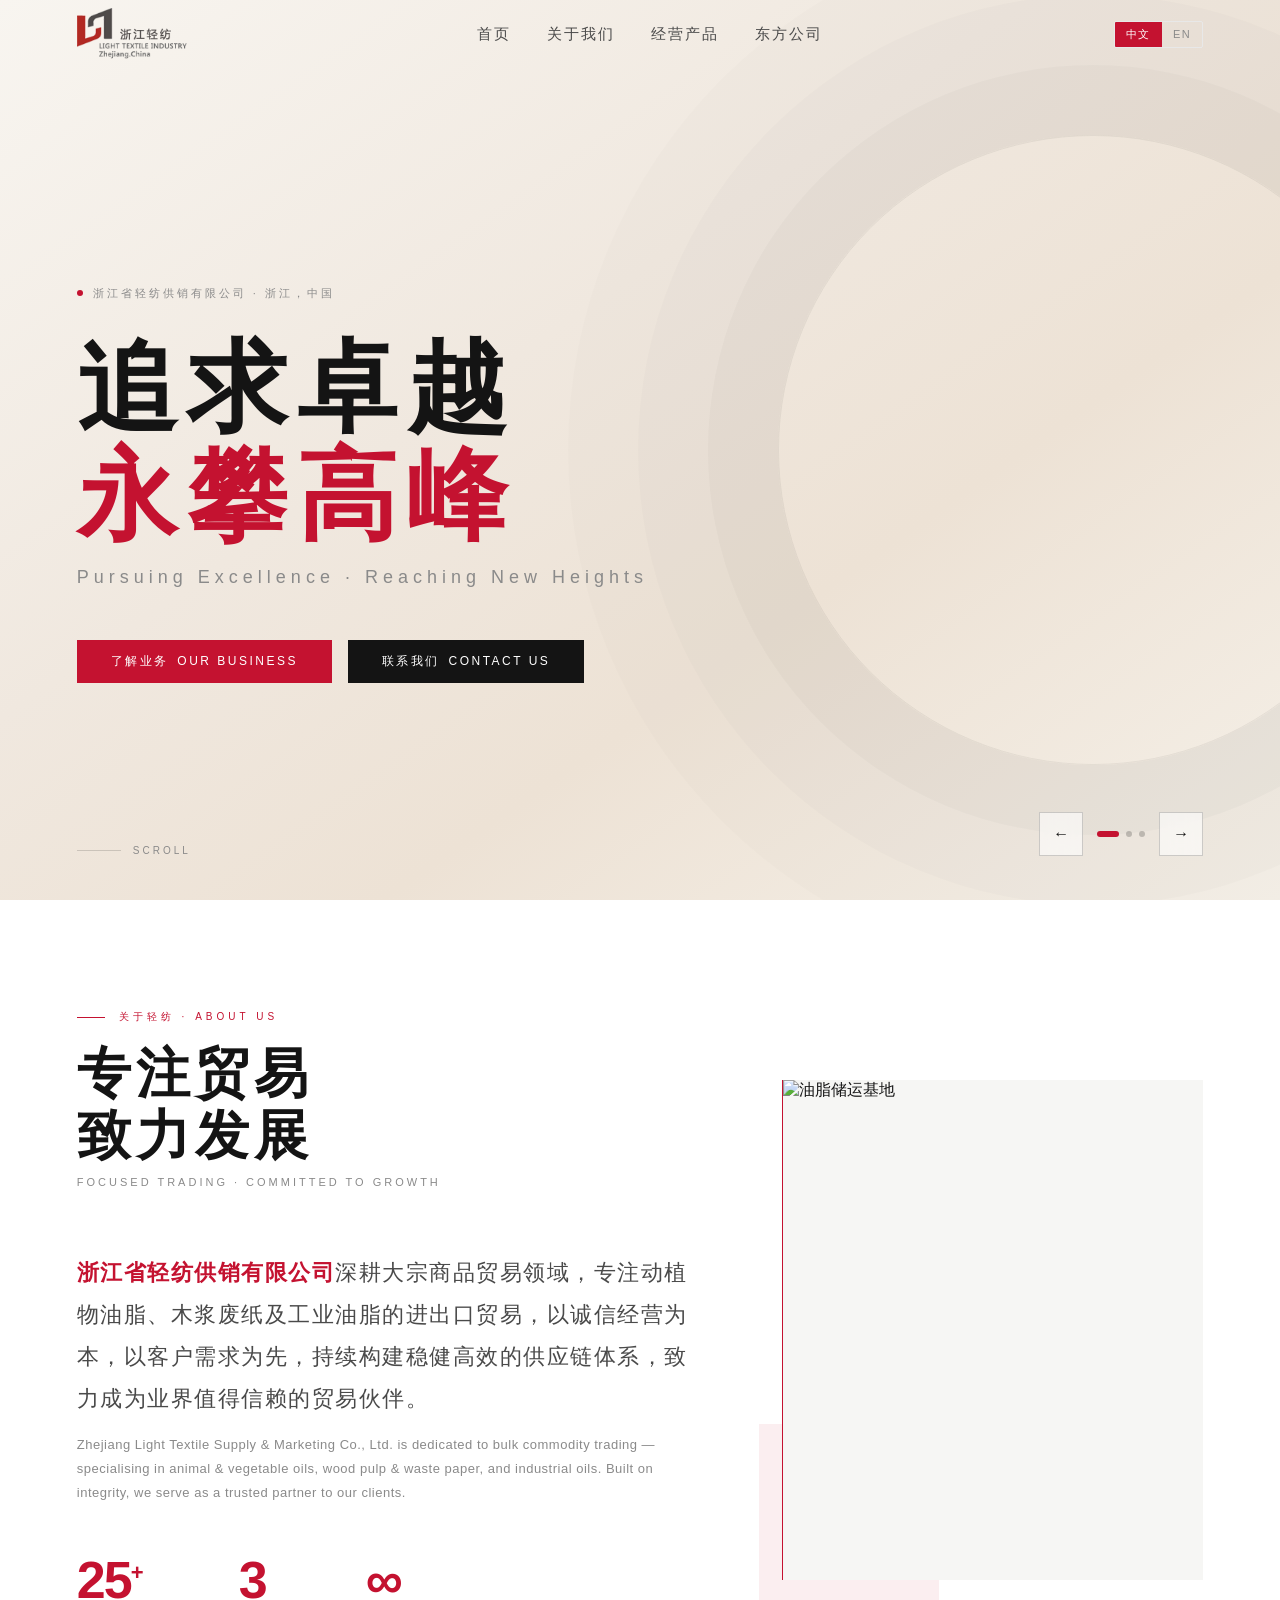
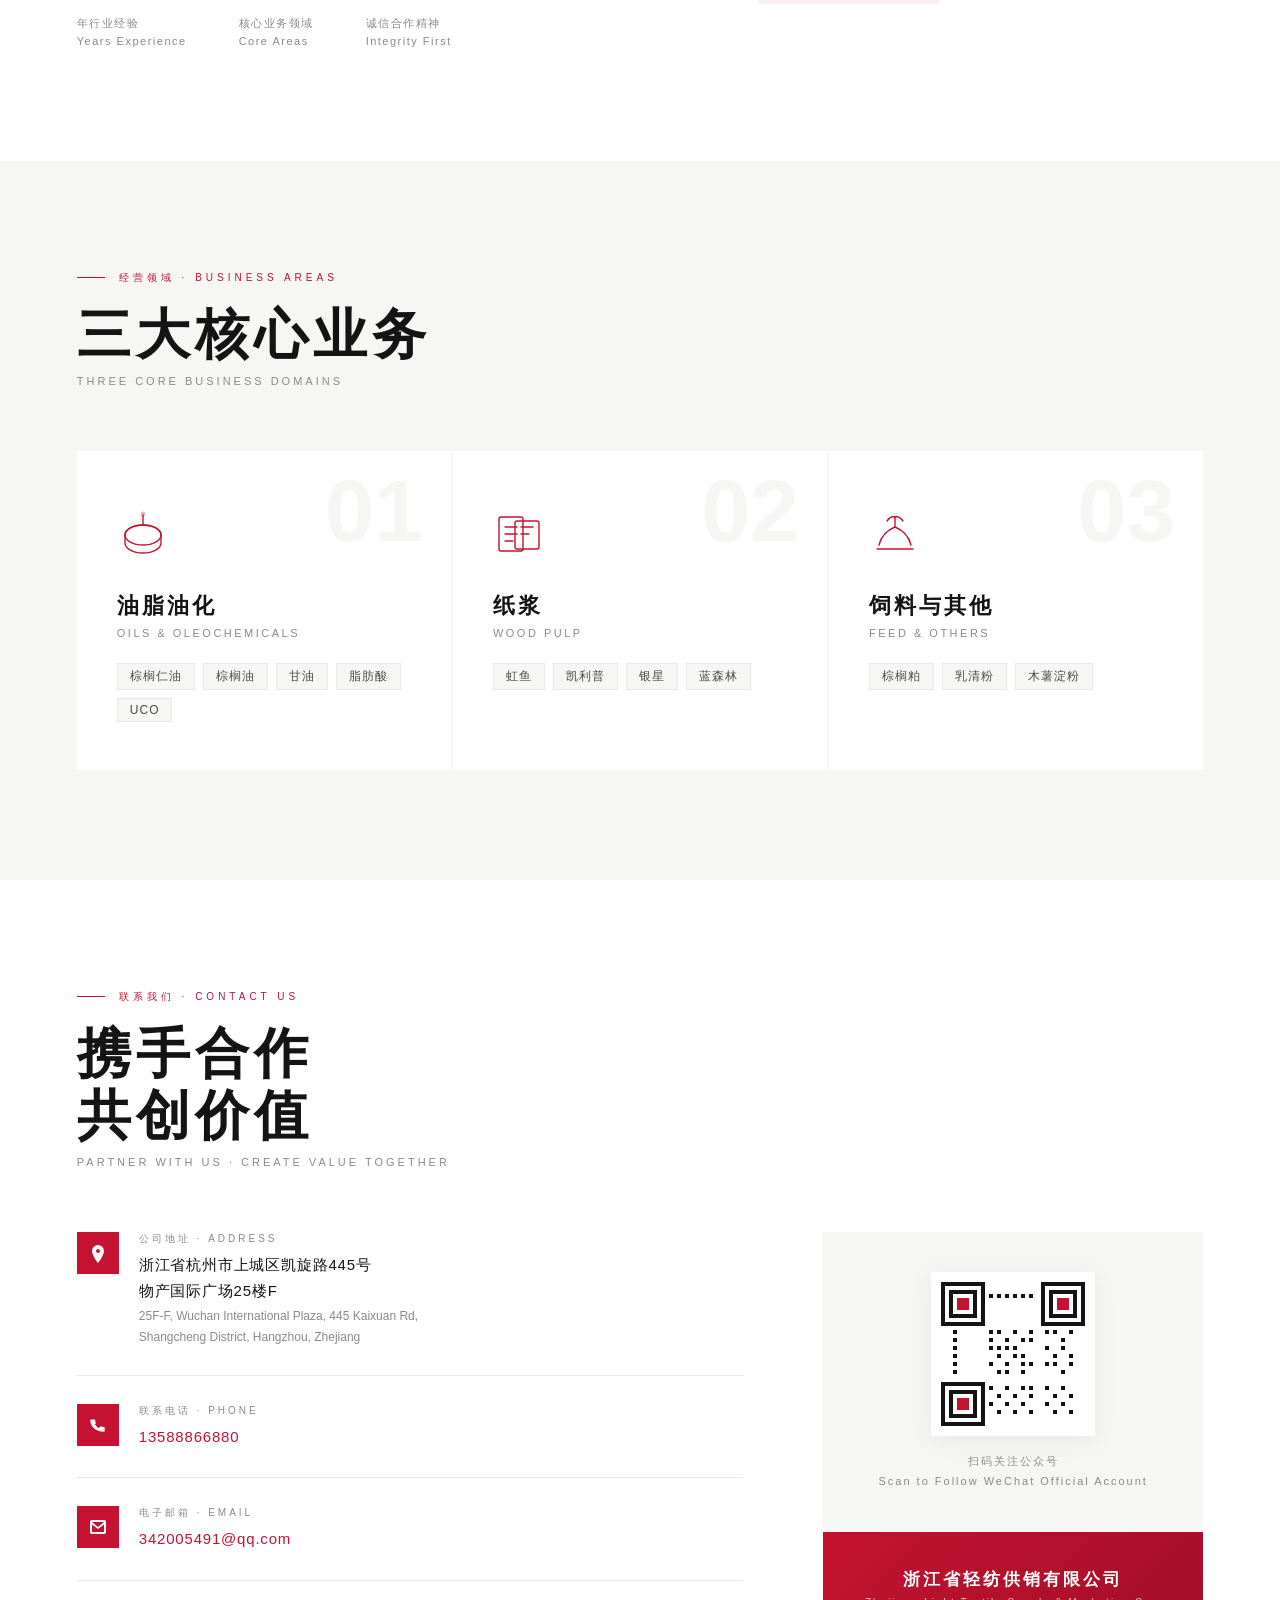
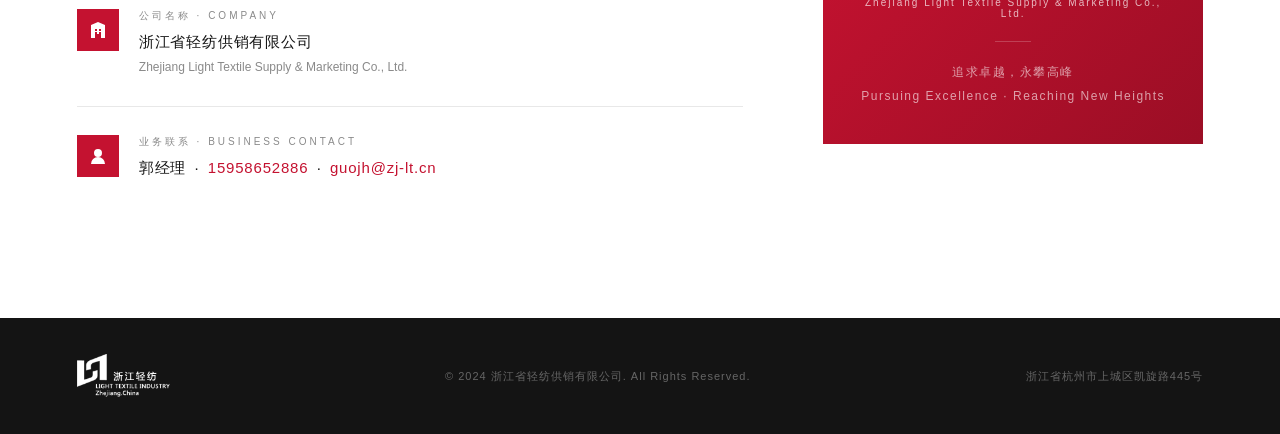
==== commit 01585c89: "Redesign business areas with new categories and product tags - Rename to 油脂油化, 纸浆, 饲料与其他 - Replace d" ====
--- a/index.html
+++ b/index.html
@@ -127,14 +127,15 @@
     <div class="biz-card rv d1">
       <div class="biz-num">01</div>
       <svg class="biz-icon" viewBox="0 0 52 52" fill="none" xmlns="http://www.w3.org/2000/svg">
-        <circle cx="26" cy="18" r="11" stroke="currentColor" stroke-width="1.4"/>
-        <path d="M10 44c0-7.732 7.163-14 16-14s16 6.268 16 14" stroke="currentColor" stroke-width="1.4" stroke-linecap="round"/>
-        <path d="M4 26h5M43 26h5M9 12l3.5 3.5M42 12l-3.5 3.5" stroke="currentColor" stroke-width="1.4" stroke-linecap="round"/>
-        <circle cx="26" cy="18" r="4" fill="currentColor" opacity=".2"/>
+        <ellipse cx="26" cy="28" rx="18" ry="10" stroke="currentColor" stroke-width="1.4"/>
+        <path d="M8 28c0-5.523 8.059-10 18-10s18 4.477 18 10" stroke="currentColor" stroke-width="1.4"/>
+        <path d="M8 28v8c0 5.523 8.059 10 18 10s18-4.477 18-10v-8" stroke="currentColor" stroke-width="1.4"/>
+        <path d="M26 8v10" stroke="currentColor" stroke-width="1.4" stroke-linecap="round"/>
+        <circle cx="26" cy="7" r="2.5" fill="currentColor" opacity=".3"/>
       </svg>
       <h3 class="biz-cn" data-i18n="biz1_name"></h3>
       <p  class="biz-en" data-i18n="biz1_name_en"></p>
-      <p  class="biz-desc" data-i18n="biz1_desc"></p>
+      <div class="biz-tags" data-i18n="biz1_tags"></div>
     </div>
 
     <div class="biz-card rv d2">
@@ -147,20 +148,21 @@
       </svg>
       <h3 class="biz-cn" data-i18n="biz2_name"></h3>
       <p  class="biz-en" data-i18n="biz2_name_en"></p>
-      <p  class="biz-desc" data-i18n="biz2_desc"></p>
+      <div class="biz-tags" data-i18n="biz2_tags"></div>
     </div>
 
     <div class="biz-card rv d3">
       <div class="biz-num">03</div>
       <svg class="biz-icon" viewBox="0 0 52 52" fill="none" xmlns="http://www.w3.org/2000/svg">
-        <circle cx="26" cy="26" r="18" stroke="currentColor" stroke-width="1.4"/>
-        <circle cx="26" cy="26" r="8"  stroke="currentColor" stroke-width="1.4"/>
-        <circle cx="26" cy="26" r="2"  fill="currentColor"/>
-        <path d="M26 8v6M26 38v6M8 26h6M38 26h6" stroke="currentColor" stroke-width="1.4" stroke-linecap="round"/>
+        <path d="M10 38c2-8 6-14 16-18 10 4 14 10 16 18" stroke="currentColor" stroke-width="1.4" stroke-linecap="round"/>
+        <path d="M26 20V10" stroke="currentColor" stroke-width="1.4" stroke-linecap="round"/>
+        <path d="M18 14c2-3 5-5 8-4" stroke="currentColor" stroke-width="1.4" stroke-linecap="round"/>
+        <path d="M34 14c-2-3-5-5-8-4" stroke="currentColor" stroke-width="1.4" stroke-linecap="round"/>
+        <path d="M8 42h36" stroke="currentColor" stroke-width="1.4" stroke-linecap="round"/>
       </svg>
       <h3 class="biz-cn" data-i18n="biz3_name"></h3>
       <p  class="biz-en" data-i18n="biz3_name_en"></p>
-      <p  class="biz-desc" data-i18n="biz3_desc"></p>
+      <div class="biz-tags" data-i18n="biz3_tags"></div>
     </div>
 
   </div>
--- a/style.css
+++ b/style.css
@@ -499,6 +499,21 @@
   font-size: 13.5px; color: var(--gray);
   line-height: 1.85; letter-spacing: .3px;
 }
+.biz-tags {
+  display: flex;
+  flex-wrap: wrap;
+  gap: 8px;
+  margin-top: 4px;
+}
+.biz-tags span {
+  display: inline-block;
+  padding: 4px 12px;
+  font-size: 12px;
+  letter-spacing: 1px;
+  color: var(--gray);
+  border: 1px solid var(--line);
+  background: var(--bg);
+}
 .biz-desc em {
   display: block;
   font-style: normal; color: var(--muted);
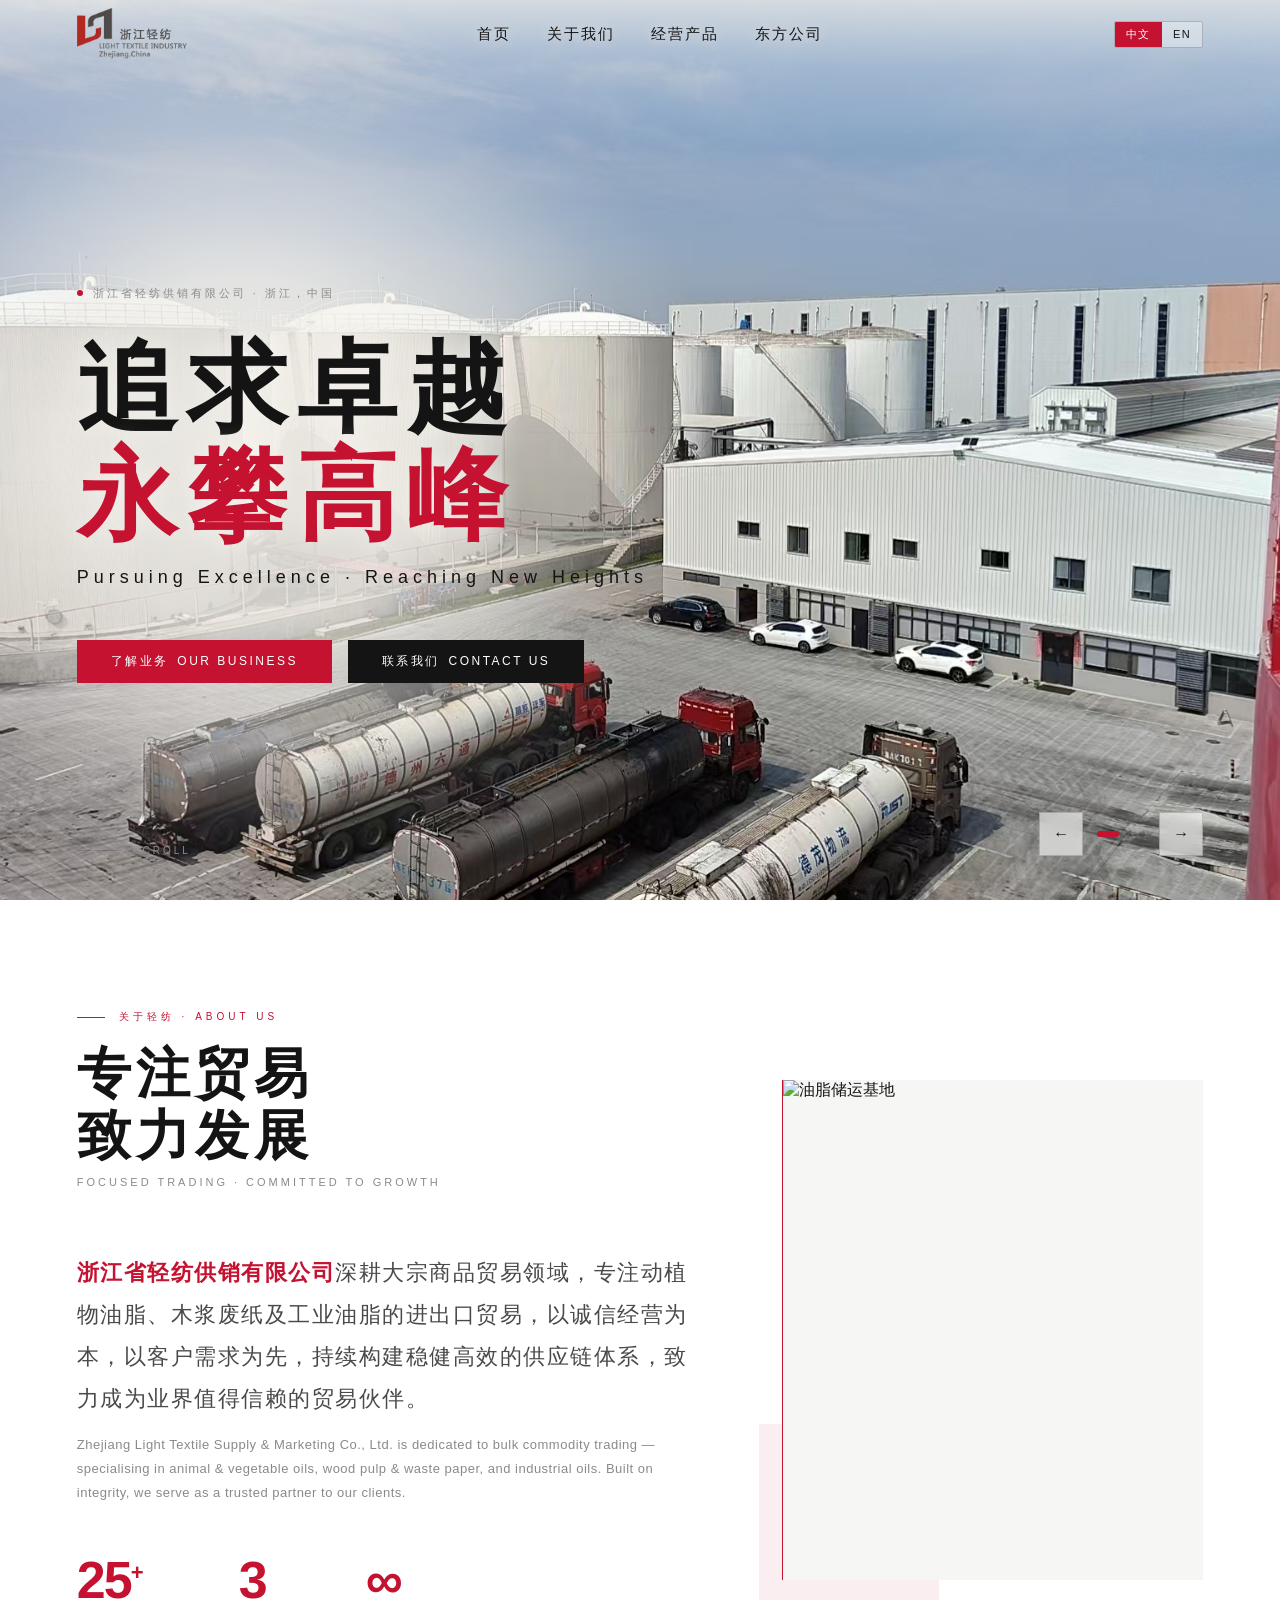
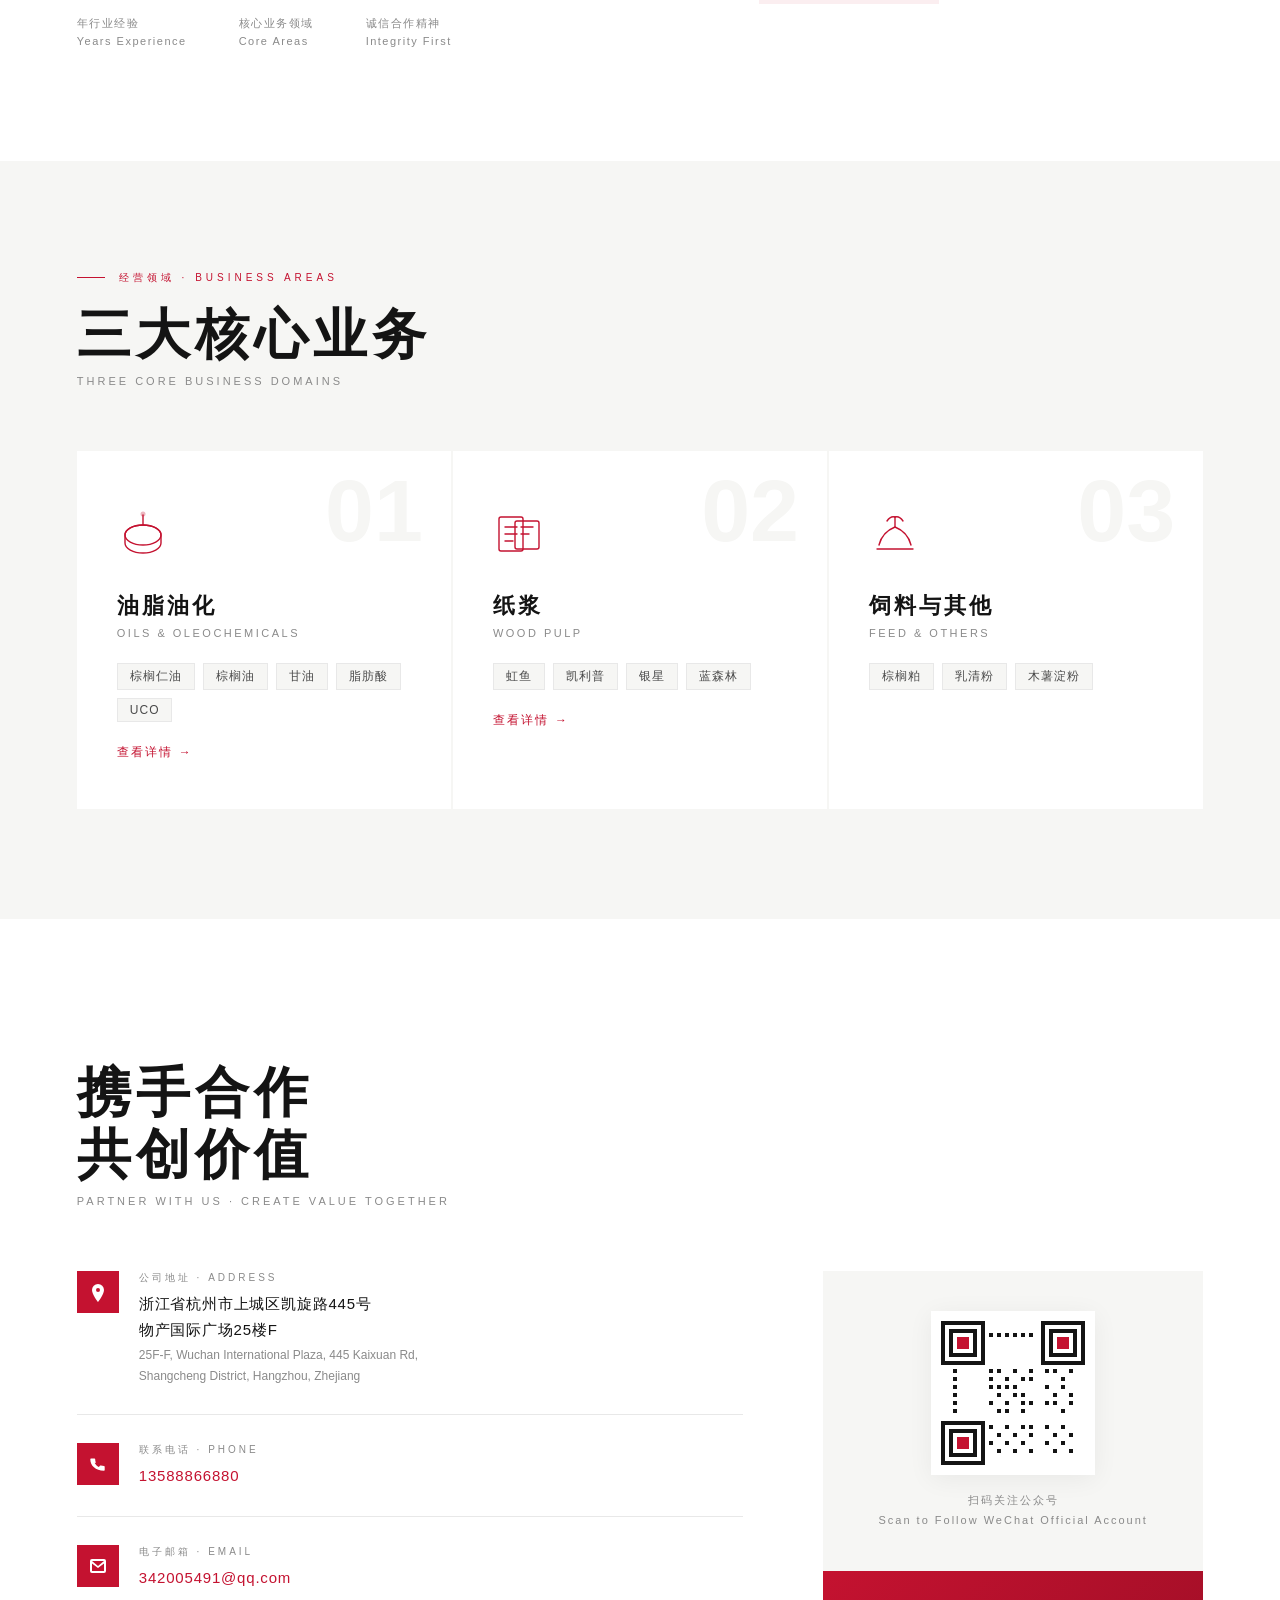
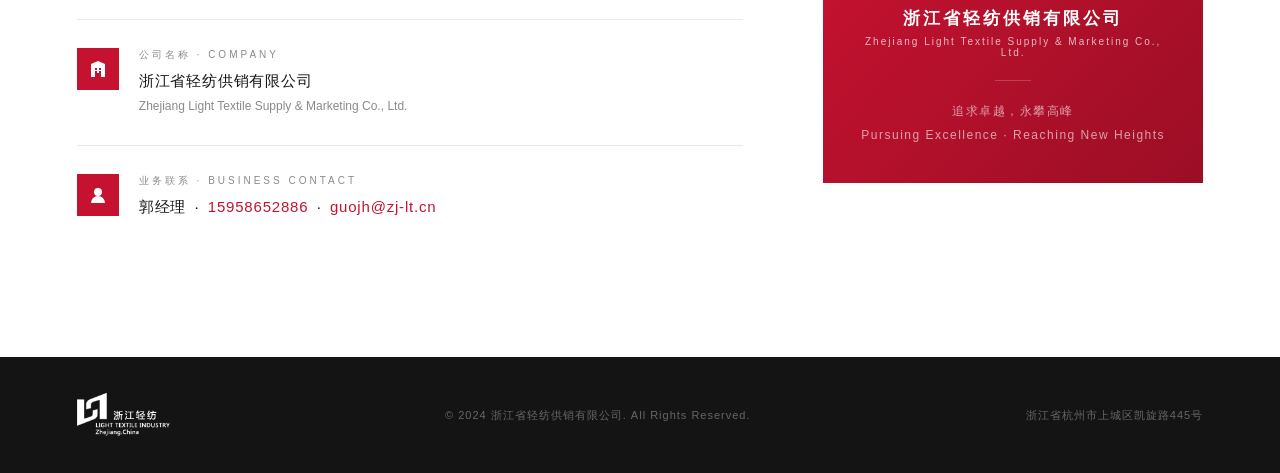
==== commit 0e427757: "Add oils and wood pulp product pages - New oils.html: 9 oil & oleochemical products with intro + use" ====
--- a/index.html
+++ b/index.html
@@ -18,7 +18,7 @@
     <li><a href="#hero"     data-i18n="nav_home"></a></li>
     <li><a href="about.html" data-i18n="nav_about"></a></li>
     <li><a href="#business" data-i18n="nav_products"></a></li>
-    <li><a href="#dongfang" data-i18n="nav_dongfang"></a></li>
+    <li><a href="dongfang.html" data-i18n="nav_dongfang"></a></li>
   </ul>
 
   <div style="display:flex;align-items:center;gap:20px">
@@ -36,7 +36,7 @@
   <a href="#hero"     onclick="toggleMenu()" data-i18n="nav_home"></a>
   <a href="#about"    onclick="toggleMenu()" data-i18n="nav_about"></a>
   <a href="#business" onclick="toggleMenu()" data-i18n="nav_products"></a>
-  <a href="#dongfang" onclick="toggleMenu()" data-i18n="nav_dongfang"></a>
+  <a href="dongfang.html" onclick="toggleMenu()" data-i18n="nav_dongfang"></a>
 </div>
 
 <!-- ════════════════════════════ HERO ════════════════════════════ -->
@@ -124,7 +124,7 @@
 
   <div class="biz-grid">
 
-    <div class="biz-card rv d1">
+    <a class="biz-card biz-card-link rv d1" href="oils.html">
       <div class="biz-num">01</div>
       <svg class="biz-icon" viewBox="0 0 52 52" fill="none" xmlns="http://www.w3.org/2000/svg">
         <ellipse cx="26" cy="28" rx="18" ry="10" stroke="currentColor" stroke-width="1.4"/>
@@ -136,9 +136,10 @@
       <h3 class="biz-cn" data-i18n="biz1_name"></h3>
       <p  class="biz-en" data-i18n="biz1_name_en"></p>
       <div class="biz-tags" data-i18n="biz1_tags"></div>
-    </div>
-
-    <div class="biz-card rv d2">
+      <span class="biz-more" data-i18n="biz_more"></span>
+    </a>
+
+    <a class="biz-card biz-card-link rv d2" href="pulp.html">
       <div class="biz-num">02</div>
       <svg class="biz-icon" viewBox="0 0 52 52" fill="none" xmlns="http://www.w3.org/2000/svg">
         <rect x="6" y="10" width="24" height="34" rx="2" stroke="currentColor" stroke-width="1.4"/>
@@ -149,7 +150,8 @@
       <h3 class="biz-cn" data-i18n="biz2_name"></h3>
       <p  class="biz-en" data-i18n="biz2_name_en"></p>
       <div class="biz-tags" data-i18n="biz2_tags"></div>
-    </div>
+      <span class="biz-more" data-i18n="biz_more"></span>
+    </a>
 
     <div class="biz-card rv d3">
       <div class="biz-num">03</div>
--- a/style.css
+++ b/style.css
@@ -107,6 +107,20 @@
 }
 .nav-links a:hover::after { width: 100%; }
 .nav-links a:hover { color: var(--red) !important; }
+
+/* transparent nav (over hero) – stronger contrast */
+nav:not(.solid) .nav-links a {
+  color: var(--ink);
+  font-weight: 500;
+  text-shadow: 0 1px 14px rgba(245,242,236,.85);
+}
+nav:not(.solid) .lang-toggle {
+  border-color: rgba(20,20,20,.22);
+  background: rgba(255,255,255,.35);
+  backdrop-filter: blur(6px);
+}
+nav:not(.solid) .lang-toggle button { color: var(--ink); }
+nav:not(.solid) .lang-toggle button.active { color: #fff; }
 
 /* hamburger */
 .hamburger {
@@ -158,35 +172,31 @@
 }
 .slide.active { opacity: 1; transform: scale(1); }
 
-.slide-1 { background: linear-gradient(145deg,#f8f5f0 0%,#f0e8df 40%,#ede2d5 65%,#f5f0e8 100%); }
-.slide-2 {
-  background-image: url('images/hero2.jpg');
+.slide-1 {
+  background-image: url('images/df-6.jpg');
   background-size: cover;
   background-position: center;
 }
-.slide-3 { background: linear-gradient(145deg,#f4f7fb 0%,#e8eef8 40%,#dce8f5 65%,#d8e6f2 100%); }
+.slide-2 {
+  background-image: url('images/hero.jpg');
+  background-size: cover;
+  background-position: center;
+}
+.slide-3 {
+  background-image: url('images/df-1.jpg');
+  background-size: cover;
+  background-position: center;
+}
 
 .slide-art {
   position: absolute; inset: 0;
   overflow: hidden;
 }
 
-/* slide 1 – geometric rings */
-.slide-1 .slide-art::before {
-  content: '';
-  position: absolute;
-  right: -10%; top: 50%; transform: translateY(-50%);
-  width: 70vh; height: 70vh;
-  border-radius: 50%;
-  border: 1px solid rgba(0,0,0,.06);
-  box-shadow:
-    0 0 0 70px rgba(0,0,0,.025),
-    0 0 0 140px rgba(0,0,0,.015),
-    0 0 0 210px rgba(0,0,0,.01);
-}
-
-/* slide 2 – photo, no overlay */
-.slide-2 .slide-art { display: none; }
+/* photo slides – no overlay art */
+.slide-1 .slide-art,
+.slide-2 .slide-art,
+.slide-3 .slide-art { display: none; }
 
 /* slide 3 – radial rings from bottom-left */
 .slide-3 .slide-art::before {
@@ -205,6 +215,17 @@
 
 .hero-overlay { display: none; }
 
+/* soft top scrim for nav legibility over photo slides */
+.hero::before {
+  content: '';
+  position: absolute;
+  inset: 0 0 auto;
+  height: 150px;
+  background: linear-gradient(to bottom, rgba(245,242,236,.75) 0%, rgba(245,242,236,.3) 45%, transparent 100%);
+  z-index: 6;
+  pointer-events: none;
+}
+
 /* content */
 .hero-content {
   position: relative; z-index: 10;
@@ -214,6 +235,22 @@
   padding: 0 6%;
   padding-top: 68px;
 }
+/* soft feathered light wash behind text for legibility on photo slides */
+.hero-content::before {
+  content: '';
+  position: absolute;
+  left: 0; top: 50%;
+  transform: translateY(-50%);
+  width: 64%; height: 96%;
+  background: radial-gradient(ellipse 68% 58% at 30% 50%,
+    rgba(245,242,236,.94) 0%,
+    rgba(245,242,236,.8) 34%,
+    rgba(245,242,236,.45) 56%,
+    rgba(245,242,236,.12) 74%,
+    transparent 86%);
+  z-index: -1;
+  pointer-events: none;
+}
 
 .hero-badge {
   display: inline-flex; align-items: center; gap: 10px;
@@ -242,6 +279,7 @@
   letter-spacing: 10px;
   line-height: 1.08;
   margin-bottom: 18px;
+  text-shadow: 0 2px 24px rgba(248,246,242,.7);
   opacity: 0; animation: fadeUp .9s var(--ease) .5s forwards;
 }
 .hero-slogan em {
@@ -251,9 +289,9 @@
 
 .hero-sub {
   font-size: clamp(13px,1.6vw,18px);
-  color: var(--muted);
+  color: var(--ink);
   letter-spacing: 5px;
-  font-weight: 300;
+  font-weight: 400;
   margin-bottom: 52px;
   opacity: 0; animation: fadeUp .9s var(--ease) .7s forwards;
 }
@@ -521,6 +559,25 @@
   margin-top: 14px; padding-top: 14px;
   border-top: 1px solid var(--line);
 }
+
+/* clickable business card */
+.biz-card-link {
+  display: block;
+  text-decoration: none;
+  color: inherit;
+}
+.biz-more {
+  display: inline-flex; align-items: center; gap: 6px;
+  margin-top: 22px;
+  font-size: 12px; letter-spacing: 2px;
+  color: var(--red);
+  text-transform: uppercase;
+}
+.biz-more::after {
+  content: '→';
+  transition: transform .35s var(--ease);
+}
+.biz-card-link:hover .biz-more::after { transform: translateX(6px); }
 
 /* ─── Contact ────────────────────────────────────────────────────── */
 .contact { background: var(--white); }
@@ -688,7 +745,8 @@
   transition: color .3s;
 }
 .breadcrumb a:hover { color: var(--red); }
-.breadcrumb span { color: var(--line); }
+.breadcrumb span { color: #C9C2B8; }
+.breadcrumb span[data-i18n] { color: var(--gray); }
 .red-bar {
   width: 36px; height: 3px;
   background: var(--red);
@@ -878,8 +936,8 @@
 }
 
 /* Nav active */
-nav.solid .nav-active { color: var(--red) !important; }
-nav.solid .nav-active::after { width: 100% !important; }
+.nav-active { color: var(--red) !important; }
+.nav-active::after { width: 100% !important; }
 
 /* ─── Responsive ─────────────────────────────────────────────────── */
 @media (max-width: 900px) {
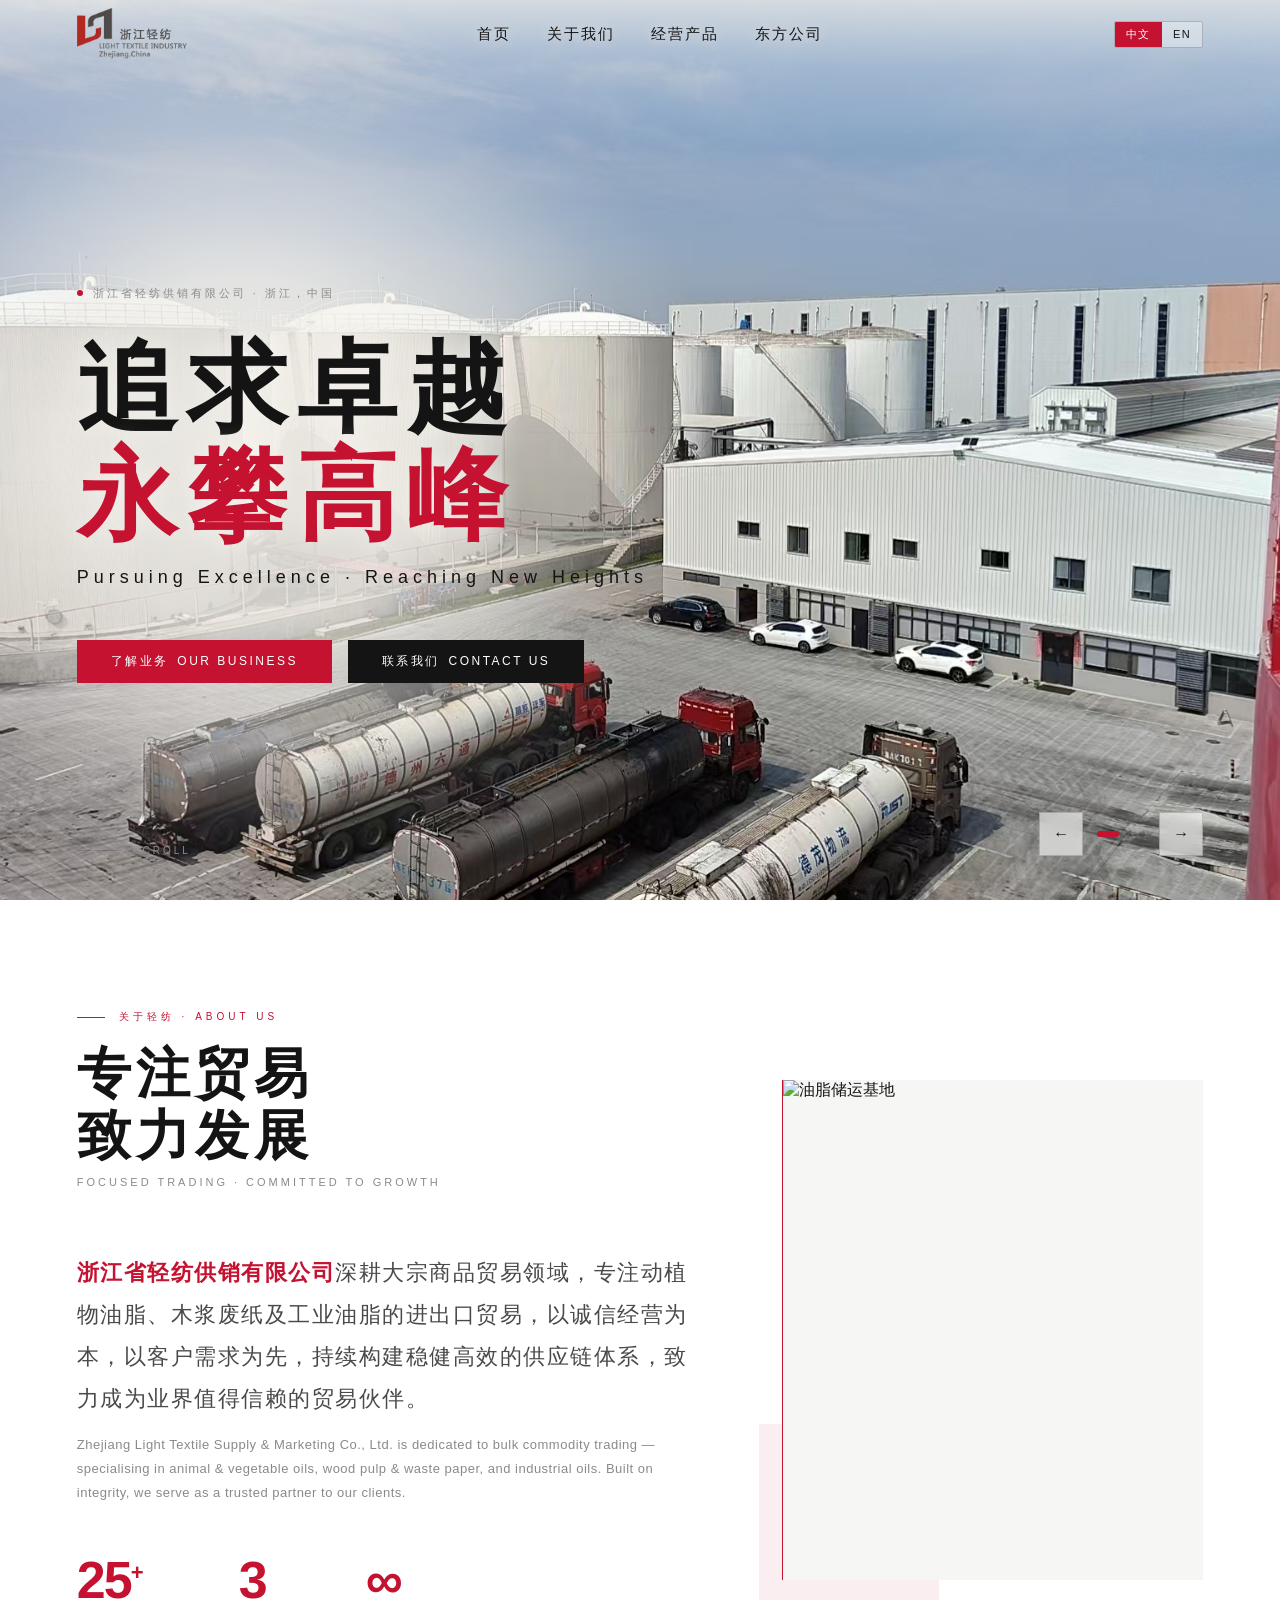
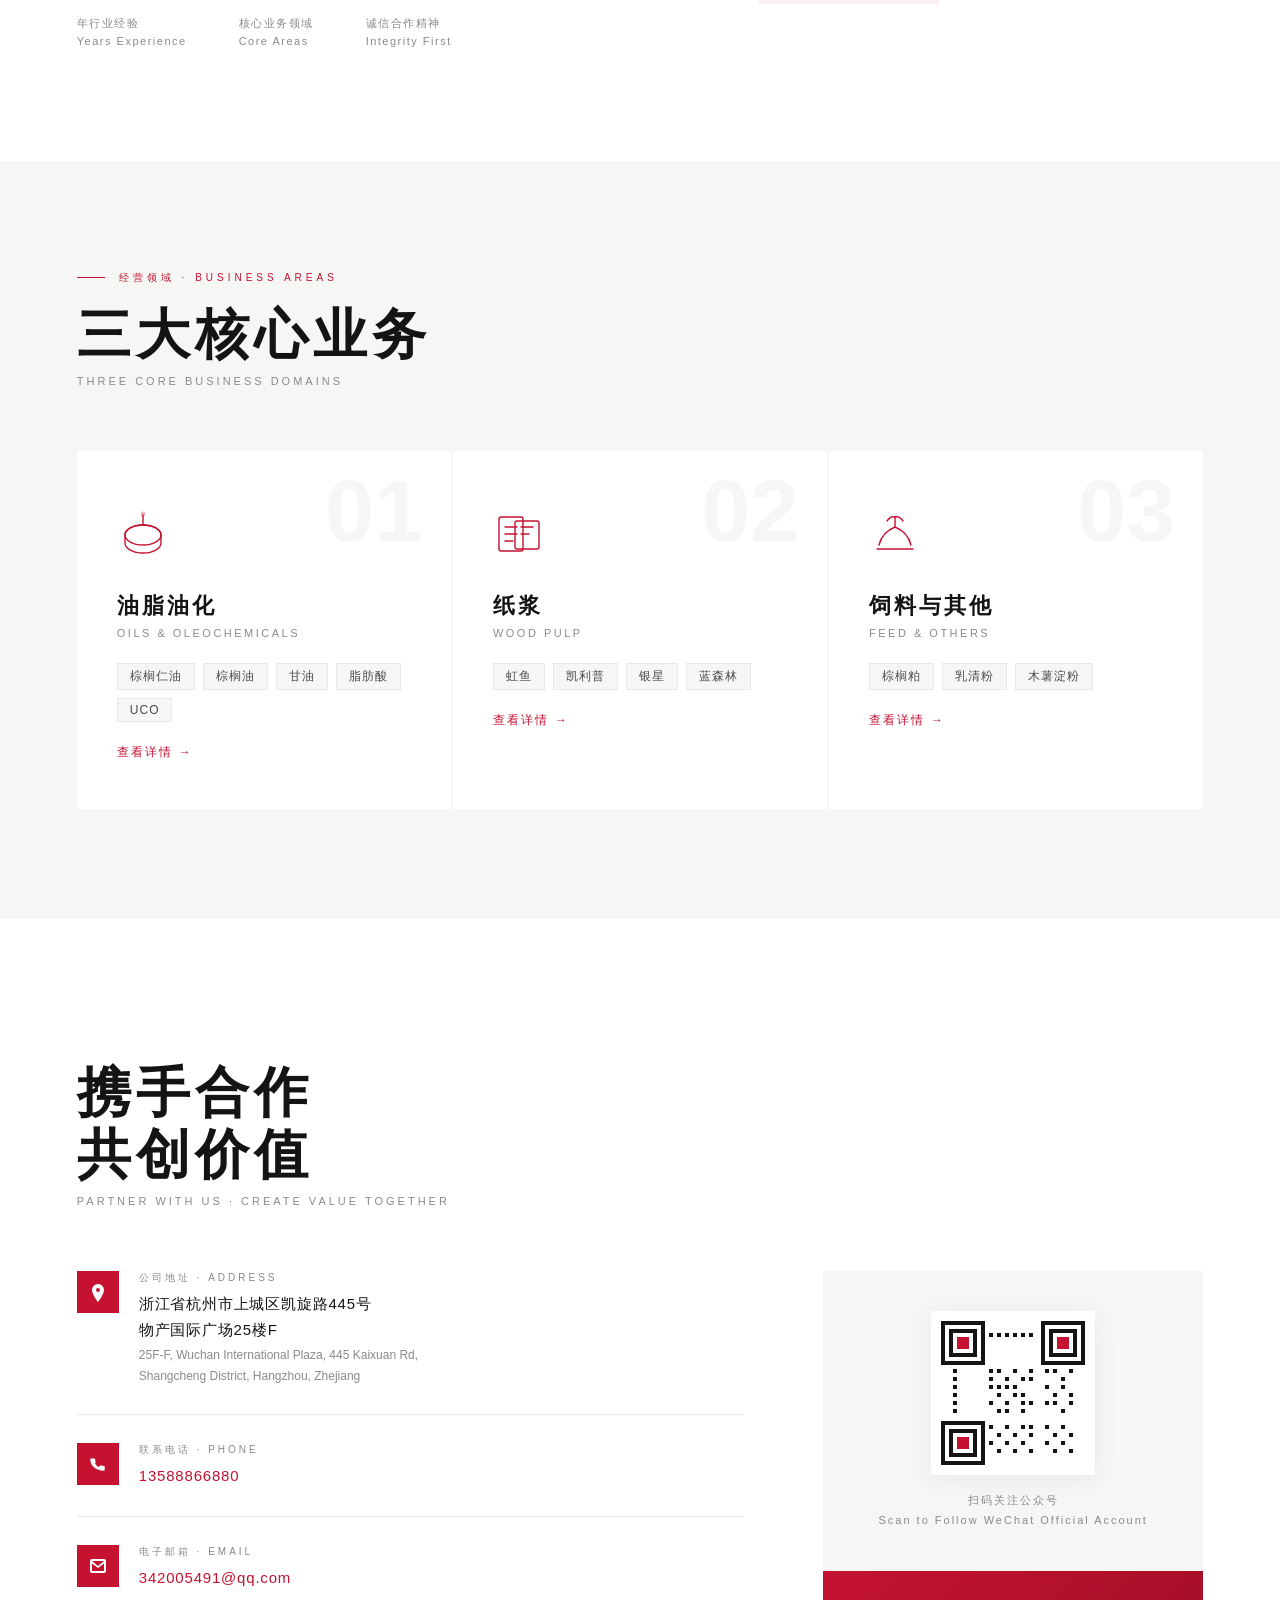
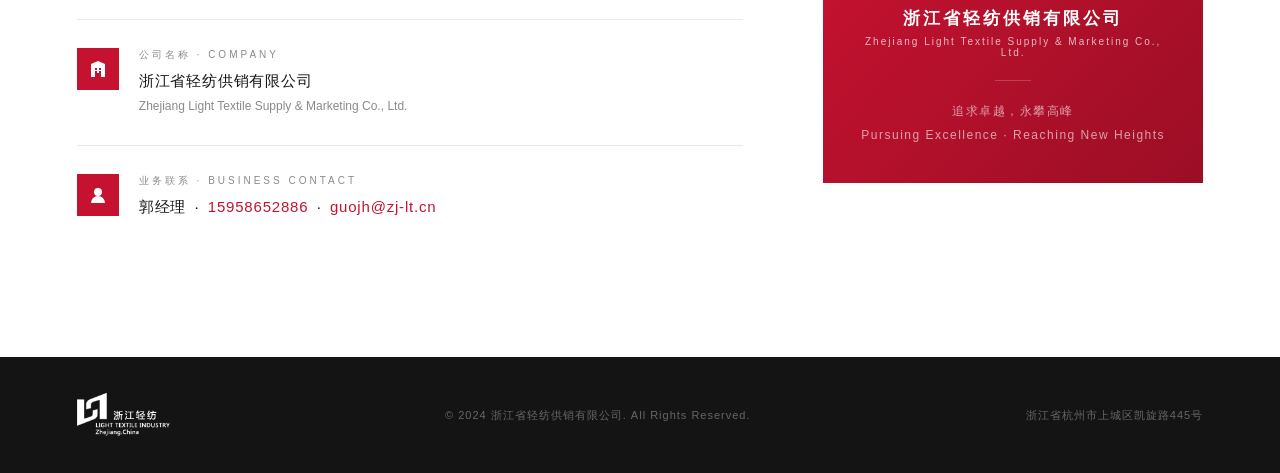
==== commit 2836597e: "Add feed & others product page - New feed.html: 棕榈粕, 乳清粉, 木薯淀粉 with intro + uses - Make homepage 饲料与" ====
--- a/index.html
+++ b/index.html
@@ -153,7 +153,7 @@
       <span class="biz-more" data-i18n="biz_more"></span>
     </a>
 
-    <div class="biz-card rv d3">
+    <a class="biz-card biz-card-link rv d3" href="feed.html">
       <div class="biz-num">03</div>
       <svg class="biz-icon" viewBox="0 0 52 52" fill="none" xmlns="http://www.w3.org/2000/svg">
         <path d="M10 38c2-8 6-14 16-18 10 4 14 10 16 18" stroke="currentColor" stroke-width="1.4" stroke-linecap="round"/>
@@ -165,7 +165,8 @@
       <h3 class="biz-cn" data-i18n="biz3_name"></h3>
       <p  class="biz-en" data-i18n="biz3_name_en"></p>
       <div class="biz-tags" data-i18n="biz3_tags"></div>
-    </div>
+      <span class="biz-more" data-i18n="biz_more"></span>
+    </a>
 
   </div>
 </section>
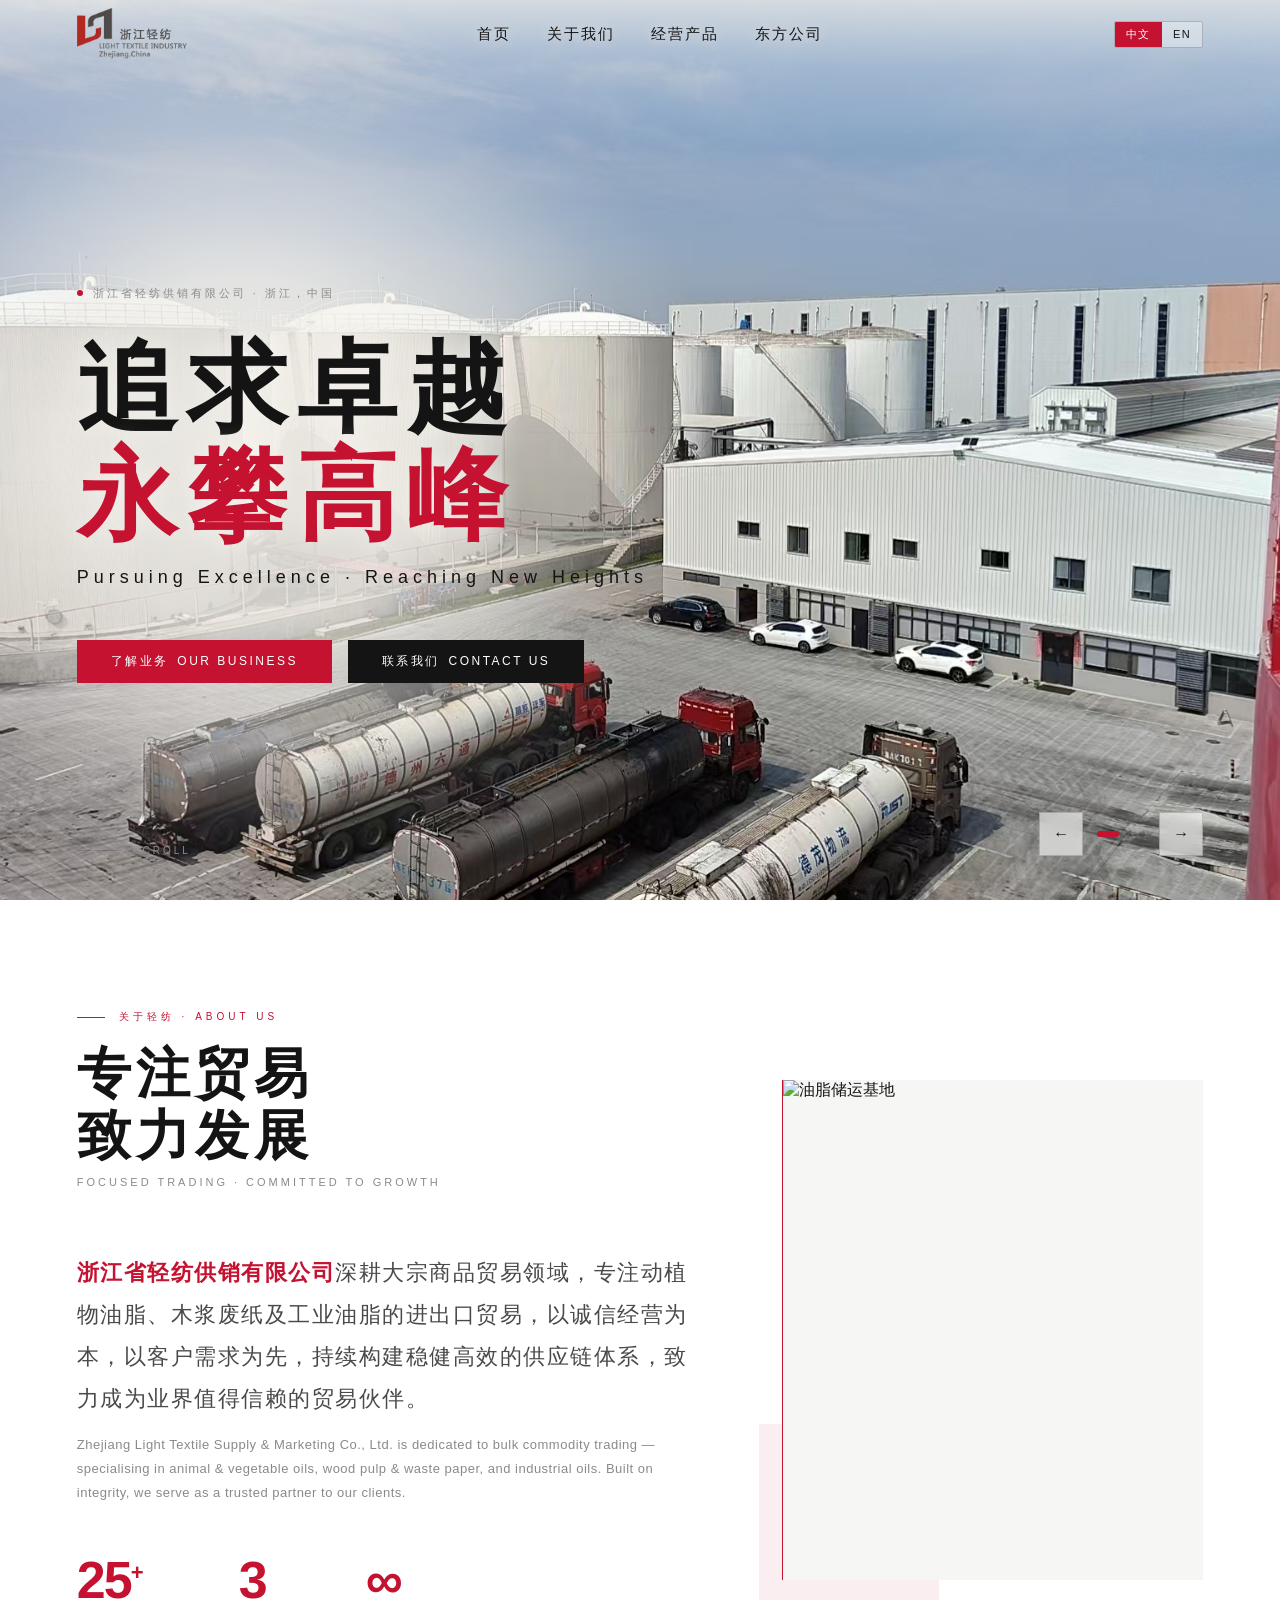
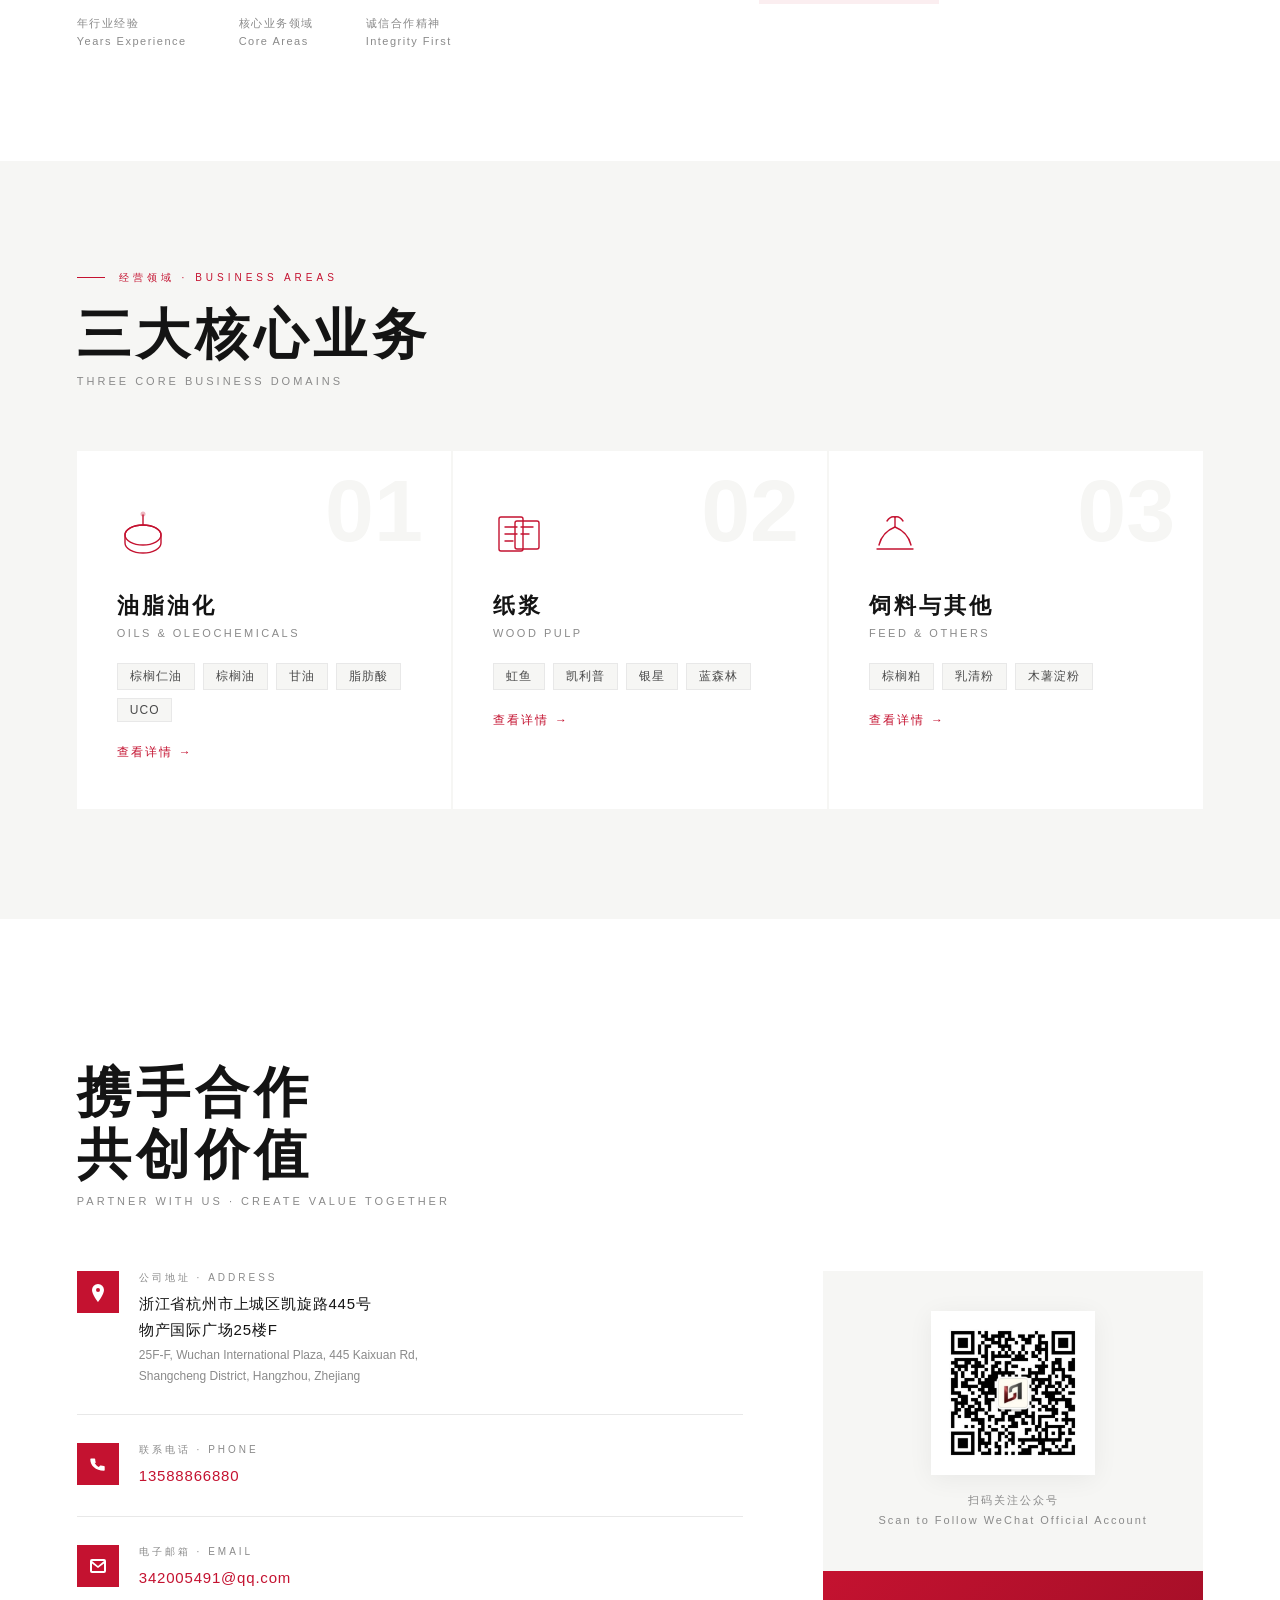
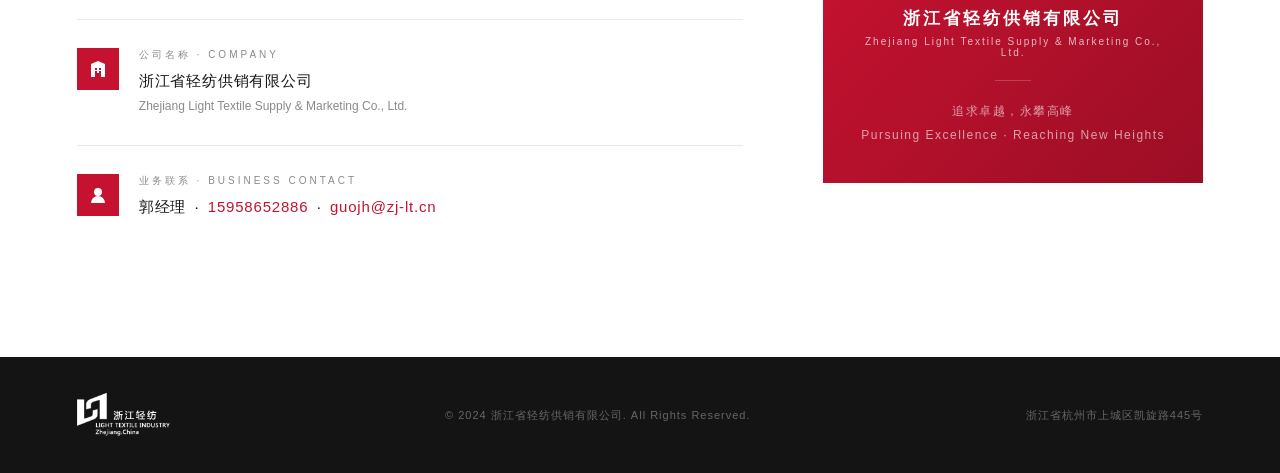
==== commit 108d19fe: "Replace QR placeholder with real WeChat QR code Co-Authored-By: Claude Sonnet 4.6 <noreply@anthropic" ====
--- a/index.html
+++ b/index.html
@@ -247,94 +247,7 @@
     <div class="c-right rv d2">
       <div class="qr-box">
         <div class="qr-wrap">
-          <!--
-            替换为真实公众号二维码：
-            <img src="qr.png" width="144" height="144" />
-          -->
-          <svg width="144" height="144" viewBox="0 0 144 144" xmlns="http://www.w3.org/2000/svg">
-            <rect x="0"   y="0"   width="44" height="44" fill="#141414"/>
-            <rect x="4"   y="4"   width="36" height="36" fill="#fff"/>
-            <rect x="8"   y="8"   width="28" height="28" fill="#141414"/>
-            <rect x="12"  y="12"  width="20" height="20" fill="#fff"/>
-            <rect x="16"  y="16"  width="12" height="12" fill="#C41230"/>
-            <rect x="100" y="0"   width="44" height="44" fill="#141414"/>
-            <rect x="104" y="4"   width="36" height="36" fill="#fff"/>
-            <rect x="108" y="8"   width="28" height="28" fill="#141414"/>
-            <rect x="112" y="12"  width="20" height="20" fill="#fff"/>
-            <rect x="116" y="16"  width="12" height="12" fill="#C41230"/>
-            <rect x="0"   y="100" width="44" height="44" fill="#141414"/>
-            <rect x="4"   y="104" width="36" height="36" fill="#fff"/>
-            <rect x="8"   y="108" width="28" height="28" fill="#141414"/>
-            <rect x="12"  y="112" width="20" height="20" fill="#fff"/>
-            <rect x="16"  y="116" width="12" height="12" fill="#C41230"/>
-            <rect x="48" y="12" width="4" height="4" fill="#141414"/>
-            <rect x="56" y="12" width="4" height="4" fill="#141414"/>
-            <rect x="64" y="12" width="4" height="4" fill="#141414"/>
-            <rect x="72" y="12" width="4" height="4" fill="#141414"/>
-            <rect x="80" y="12" width="4" height="4" fill="#141414"/>
-            <rect x="88" y="12" width="4" height="4" fill="#141414"/>
-            <rect x="12" y="48" width="4" height="4" fill="#141414"/>
-            <rect x="12" y="56" width="4" height="4" fill="#141414"/>
-            <rect x="12" y="64" width="4" height="4" fill="#141414"/>
-            <rect x="12" y="72" width="4" height="4" fill="#141414"/>
-            <rect x="12" y="80" width="4" height="4" fill="#141414"/>
-            <rect x="12" y="88" width="4" height="4" fill="#141414"/>
-            <rect x="48" y="48" width="4" height="4" fill="#141414"/>
-            <rect x="56" y="48" width="4" height="4" fill="#141414"/>
-            <rect x="72" y="48" width="4" height="4" fill="#141414"/>
-            <rect x="88" y="48" width="4" height="4" fill="#141414"/>
-            <rect x="48" y="56" width="4" height="4" fill="#141414"/>
-            <rect x="64" y="56" width="4" height="4" fill="#141414"/>
-            <rect x="80" y="56" width="4" height="4" fill="#141414"/>
-            <rect x="88" y="56" width="4" height="4" fill="#141414"/>
-            <rect x="48" y="64" width="4" height="4" fill="#141414"/>
-            <rect x="56" y="64" width="4" height="4" fill="#141414"/>
-            <rect x="64" y="64" width="4" height="4" fill="#141414"/>
-            <rect x="72" y="64" width="4" height="4" fill="#141414"/>
-            <rect x="56" y="72" width="4" height="4" fill="#141414"/>
-            <rect x="72" y="72" width="4" height="4" fill="#141414"/>
-            <rect x="80" y="72" width="4" height="4" fill="#141414"/>
-            <rect x="48" y="80" width="4" height="4" fill="#141414"/>
-            <rect x="64" y="80" width="4" height="4" fill="#141414"/>
-            <rect x="80" y="80" width="4" height="4" fill="#141414"/>
-            <rect x="88" y="80" width="4" height="4" fill="#141414"/>
-            <rect x="56" y="88" width="4" height="4" fill="#141414"/>
-            <rect x="64" y="88" width="4" height="4" fill="#141414"/>
-            <rect x="80" y="88" width="4" height="4" fill="#141414"/>
-            <rect x="104" y="48" width="4" height="4" fill="#141414"/>
-            <rect x="112" y="48" width="4" height="4" fill="#141414"/>
-            <rect x="120" y="56" width="4" height="4" fill="#141414"/>
-            <rect x="128" y="48" width="4" height="4" fill="#141414"/>
-            <rect x="104" y="64" width="4" height="4" fill="#141414"/>
-            <rect x="120" y="64" width="4" height="4" fill="#141414"/>
-            <rect x="112" y="72" width="4" height="4" fill="#141414"/>
-            <rect x="128" y="72" width="4" height="4" fill="#141414"/>
-            <rect x="104" y="80" width="4" height="4" fill="#141414"/>
-            <rect x="112" y="80" width="4" height="4" fill="#141414"/>
-            <rect x="128" y="80" width="4" height="4" fill="#141414"/>
-            <rect x="120" y="88" width="4" height="4" fill="#141414"/>
-            <rect x="48"  y="104" width="4" height="4" fill="#141414"/>
-            <rect x="64"  y="104" width="4" height="4" fill="#141414"/>
-            <rect x="80"  y="104" width="4" height="4" fill="#141414"/>
-            <rect x="88"  y="104" width="4" height="4" fill="#141414"/>
-            <rect x="56"  y="112" width="4" height="4" fill="#141414"/>
-            <rect x="72"  y="112" width="4" height="4" fill="#141414"/>
-            <rect x="88"  y="112" width="4" height="4" fill="#141414"/>
-            <rect x="48"  y="120" width="4" height="4" fill="#141414"/>
-            <rect x="64"  y="120" width="4" height="4" fill="#141414"/>
-            <rect x="80"  y="120" width="4" height="4" fill="#141414"/>
-            <rect x="56"  y="128" width="4" height="4" fill="#141414"/>
-            <rect x="72"  y="128" width="4" height="4" fill="#141414"/>
-            <rect x="88"  y="128" width="4" height="4" fill="#141414"/>
-            <rect x="104" y="104" width="4" height="4" fill="#141414"/>
-            <rect x="120" y="104" width="4" height="4" fill="#141414"/>
-            <rect x="112" y="112" width="4" height="4" fill="#141414"/>
-            <rect x="128" y="112" width="4" height="4" fill="#141414"/>
-            <rect x="104" y="120" width="4" height="4" fill="#141414"/>
-            <rect x="120" y="120" width="4" height="4" fill="#141414"/>
-            <rect x="112" y="128" width="4" height="4" fill="#141414"/>
-            <rect x="128" y="128" width="4" height="4" fill="#141414"/>
-          </svg>
+          <img src="images/qrcode.jpg" width="144" height="144" alt="公众号二维码" style="display:block;width:144px;height:144px;object-fit:cover;" />
         </div>
         <p class="qr-lbl" data-i18n="qr_lbl"></p>
       </div>
--- a/style.css
+++ b/style.css
@@ -565,6 +565,7 @@
   display: block;
   text-decoration: none;
   color: inherit;
+  cursor: pointer;
 }
 .biz-more {
   display: inline-flex; align-items: center; gap: 6px;
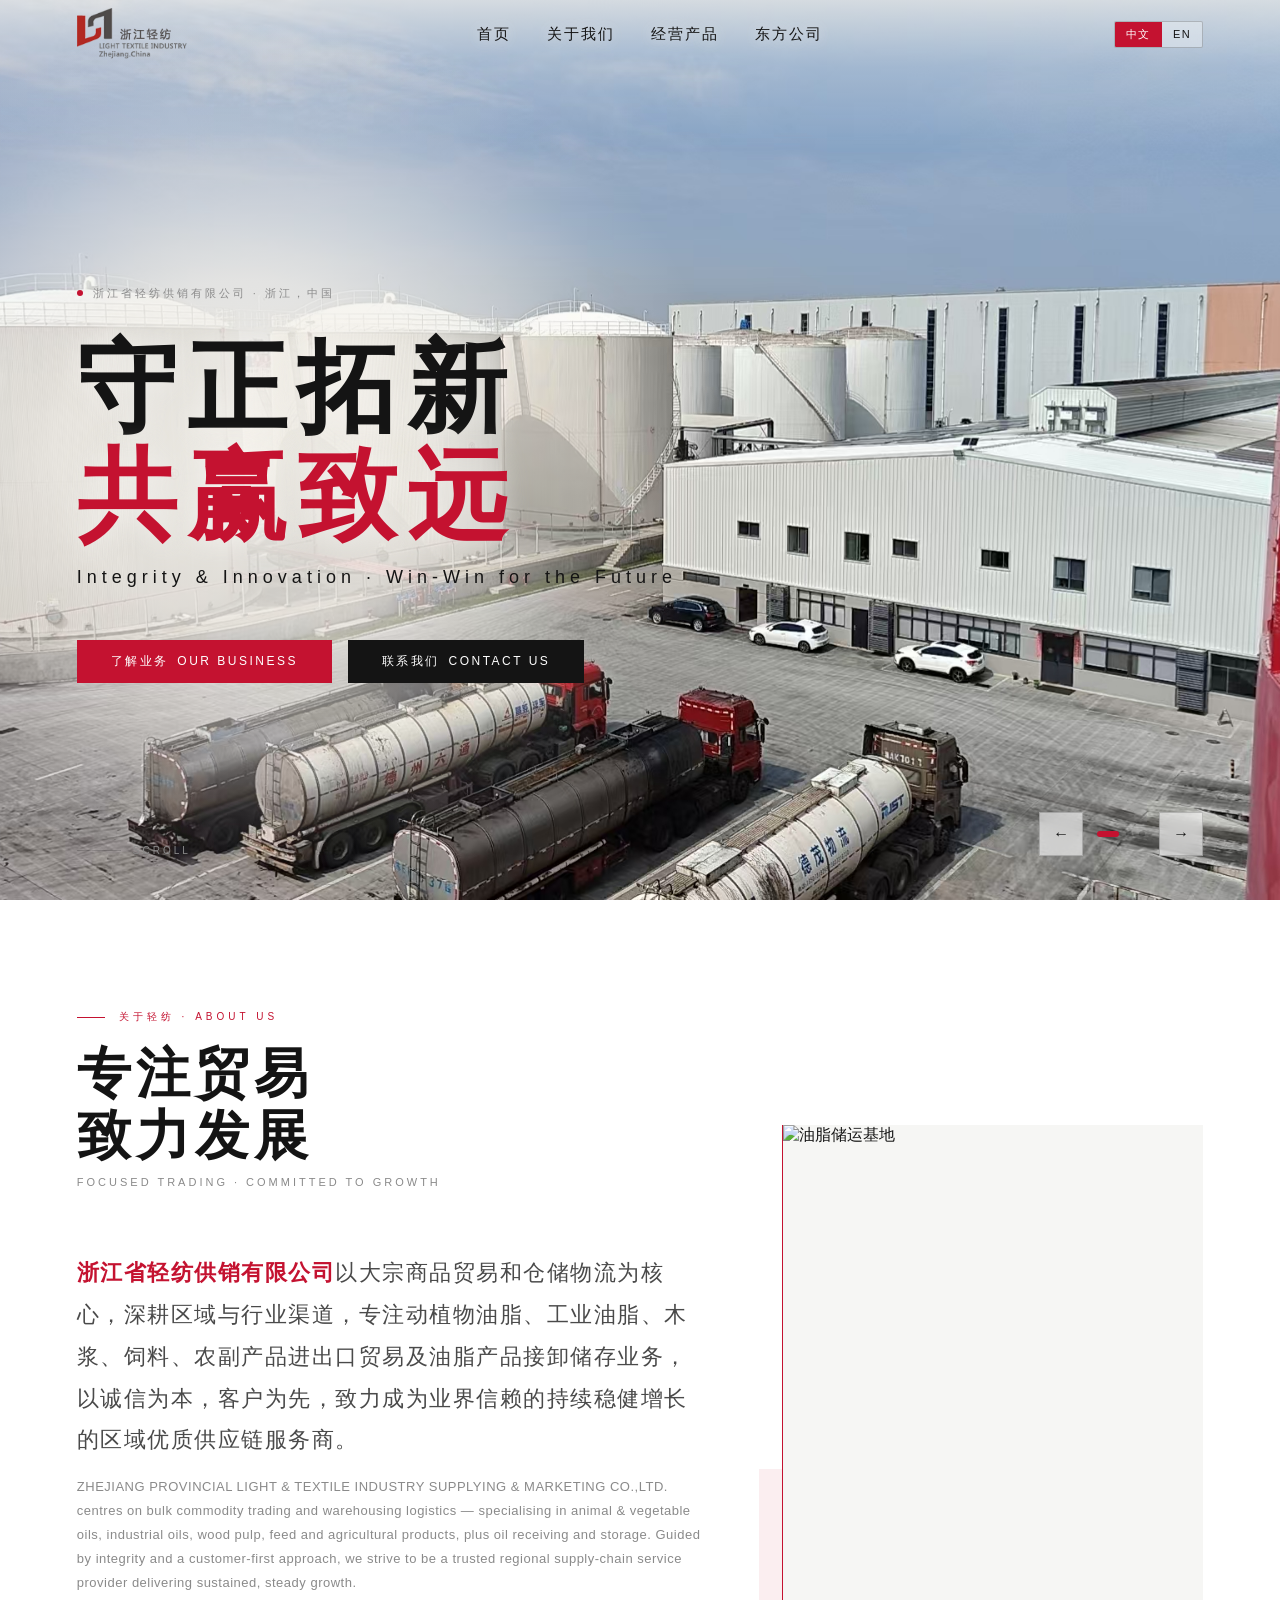
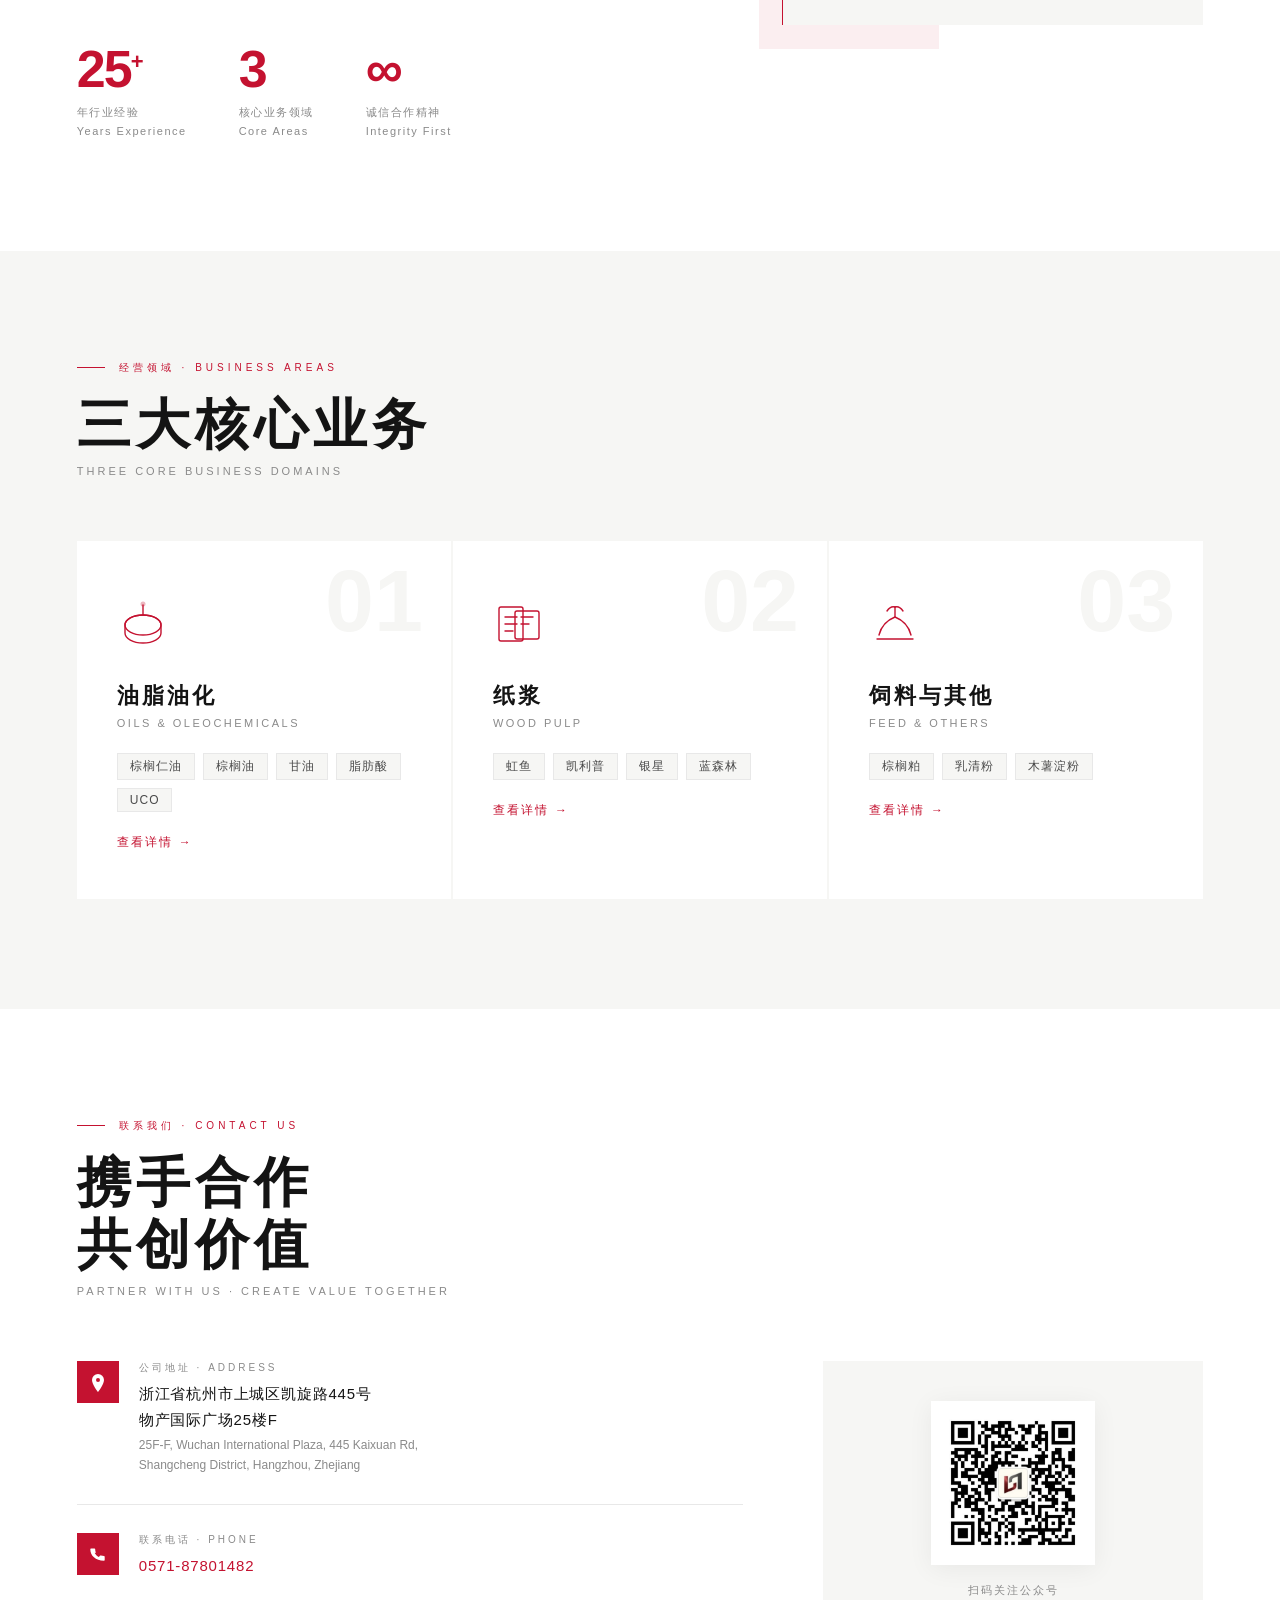
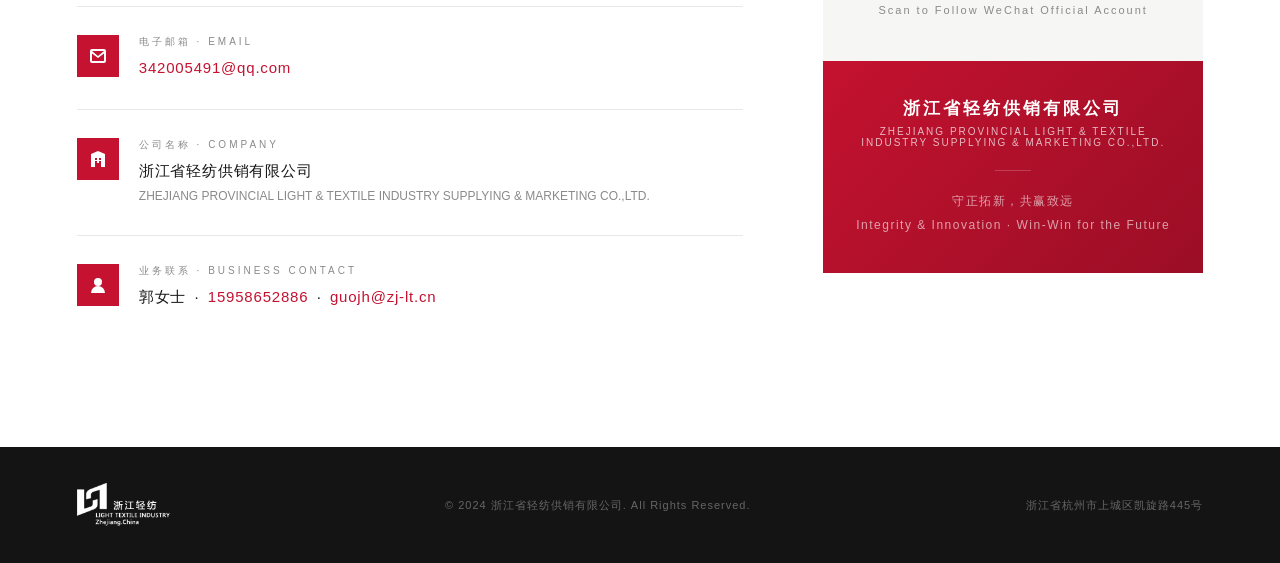
==== commit e01ba435: "Update company English name, contacts, and docs - Rename company EN name to ZHEJIANG PROVINCIAL LIGH" ====
--- a/index.html
+++ b/index.html
@@ -3,7 +3,7 @@
 <head>
   <meta charset="UTF-8" />
   <meta name="viewport" content="width=device-width, initial-scale=1.0" />
-  <title>浙江省轻纺供销有限公司 | ZJQF Supply & Marketing</title>
+  <title>浙江省轻纺供销有限公司 | ZHEJIANG PROVINCIAL LIGHT & TEXTILE INDUSTRY SUPPLYING & MARKETING CO.,LTD.</title>
   <link rel="stylesheet" href="style.css" />
 </head>
 <body>
@@ -201,7 +201,7 @@
         </div>
         <div>
           <p class="c-lbl" data-i18n="c_tel_lbl"></p>
-          <p class="c-val"><a href="tel:13588866880">13588866880</a></p>
+          <p class="c-val"><a href="tel:057187801482">0571-87801482</a></p>
         </div>
       </div>
 
@@ -238,7 +238,7 @@
         </div>
         <div>
           <p class="c-lbl" data-i18n="c_biz_contact_lbl"></p>
-          <p class="c-val"><span data-i18n="c_biz_contact_name"></span>&ensp;·&ensp;<a href="tel:15958652886">15958652886</a>&ensp;·&ensp;<a href="mailto:guojh@zj-lt.cn">guojh@zj-lt.cn</a></p>
+          <p class="c-val"><span data-i18n="c_biz_contact_name2"></span>&ensp;·&ensp;<a href="tel:15958652886">15958652886</a>&ensp;·&ensp;<a href="mailto:guojh@zj-lt.cn">guojh@zj-lt.cn</a></p>
         </div>
       </div>
 
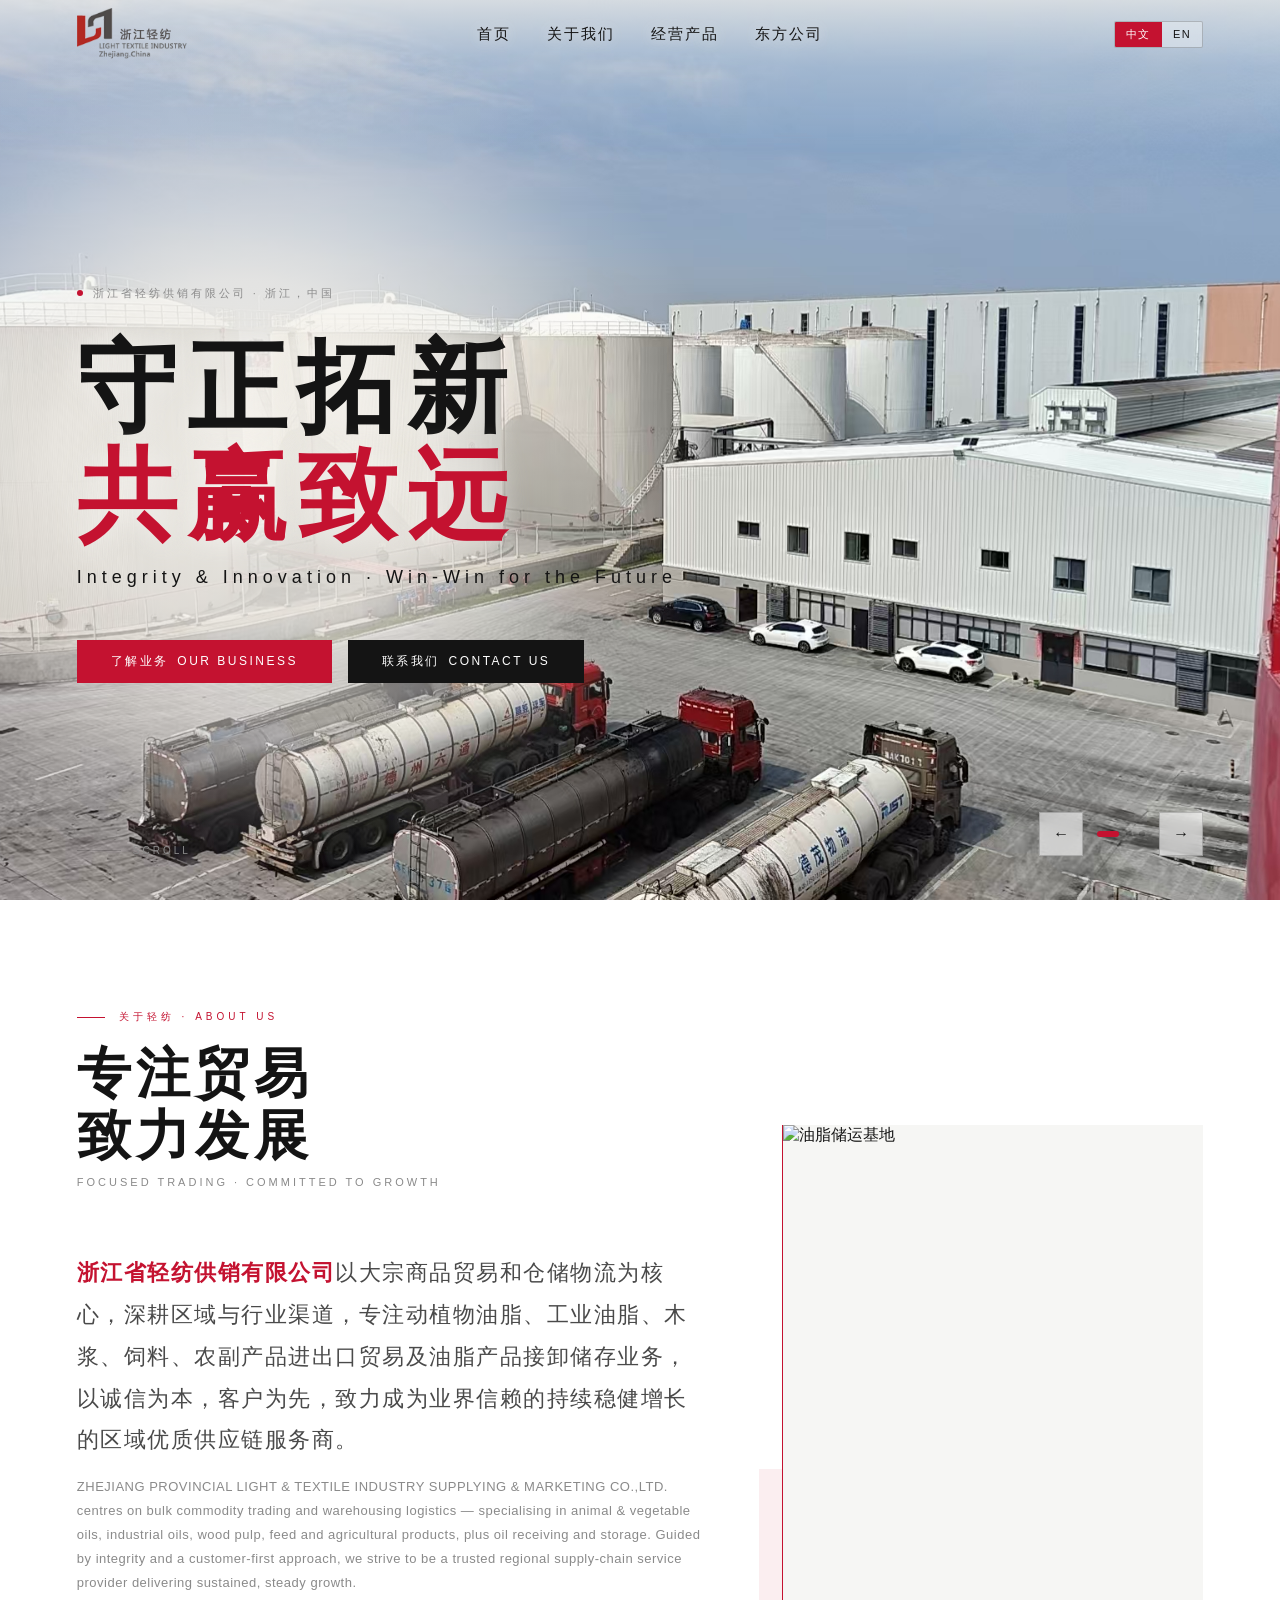
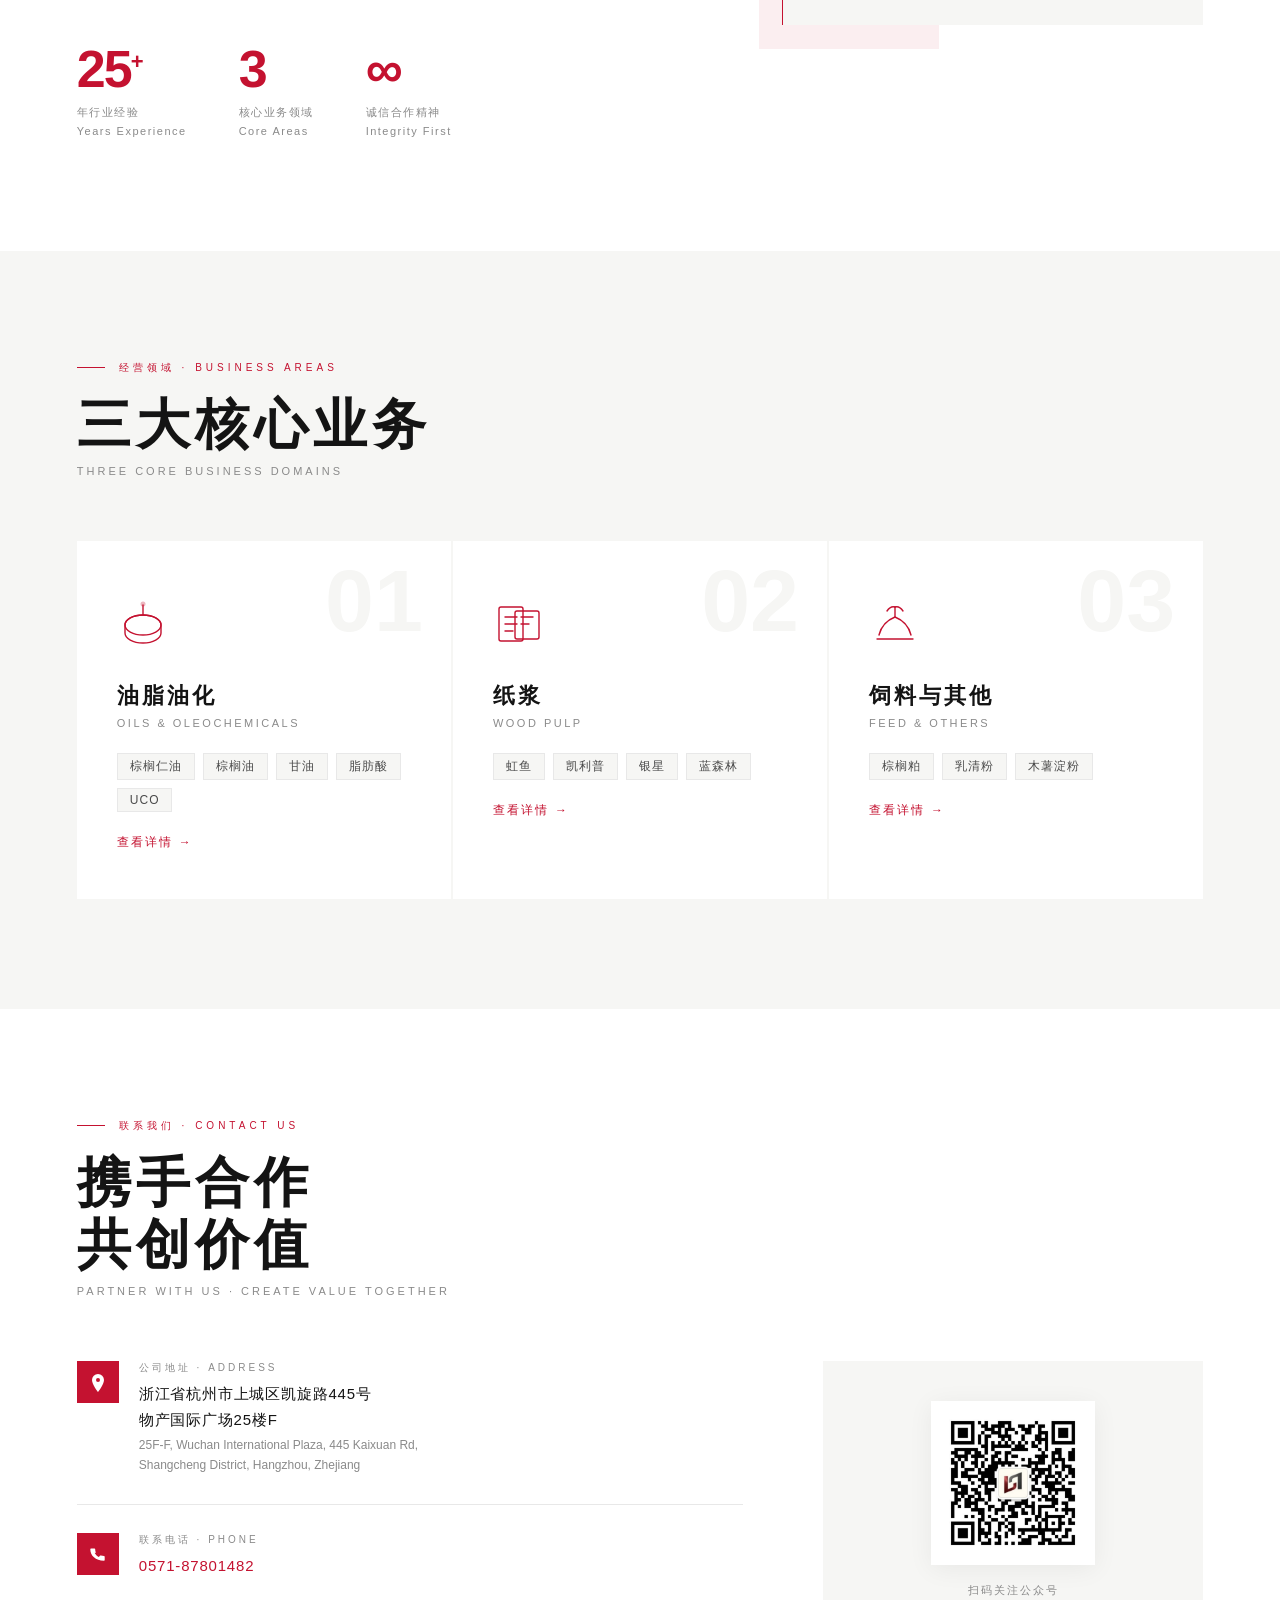
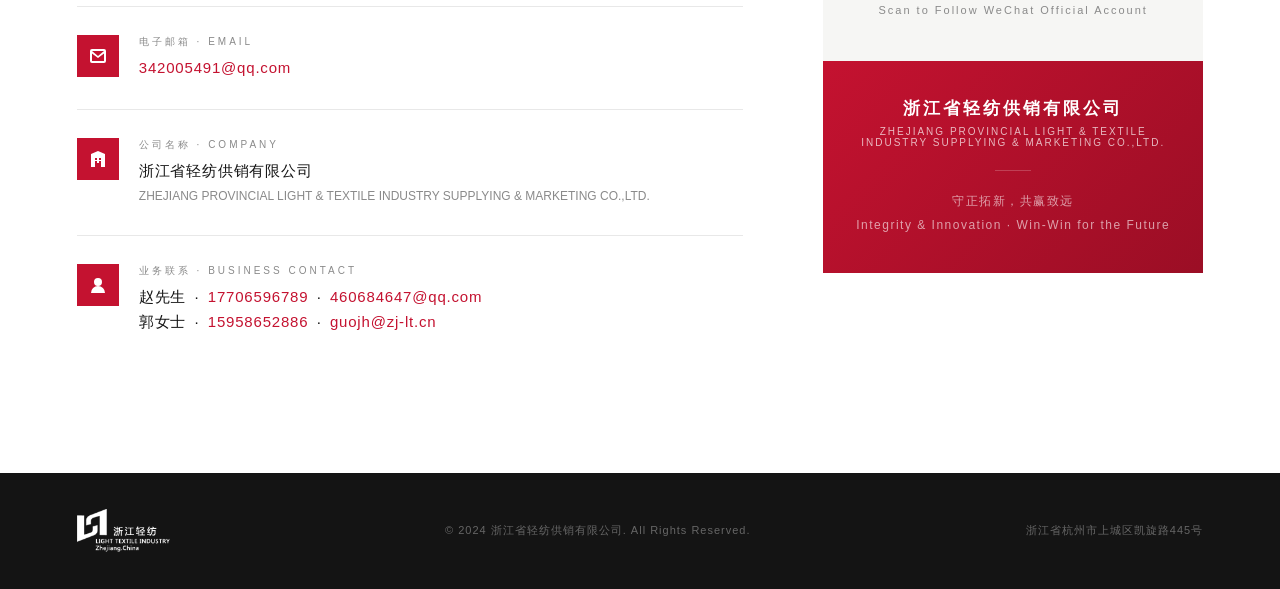
==== commit 2ee333bb: "Show both business contacts on homepage; Dongfang title to 总经理 - index.html business contact now lis" ====
--- a/index.html
+++ b/index.html
@@ -238,6 +238,7 @@
         </div>
         <div>
           <p class="c-lbl" data-i18n="c_biz_contact_lbl"></p>
+          <p class="c-val"><span data-i18n="c_biz_contact_name"></span>&ensp;·&ensp;<a href="tel:17706596789">17706596789</a>&ensp;·&ensp;<a href="mailto:460684647@qq.com">460684647@qq.com</a></p>
           <p class="c-val"><span data-i18n="c_biz_contact_name2"></span>&ensp;·&ensp;<a href="tel:15958652886">15958652886</a>&ensp;·&ensp;<a href="mailto:guojh@zj-lt.cn">guojh@zj-lt.cn</a></p>
         </div>
       </div>
